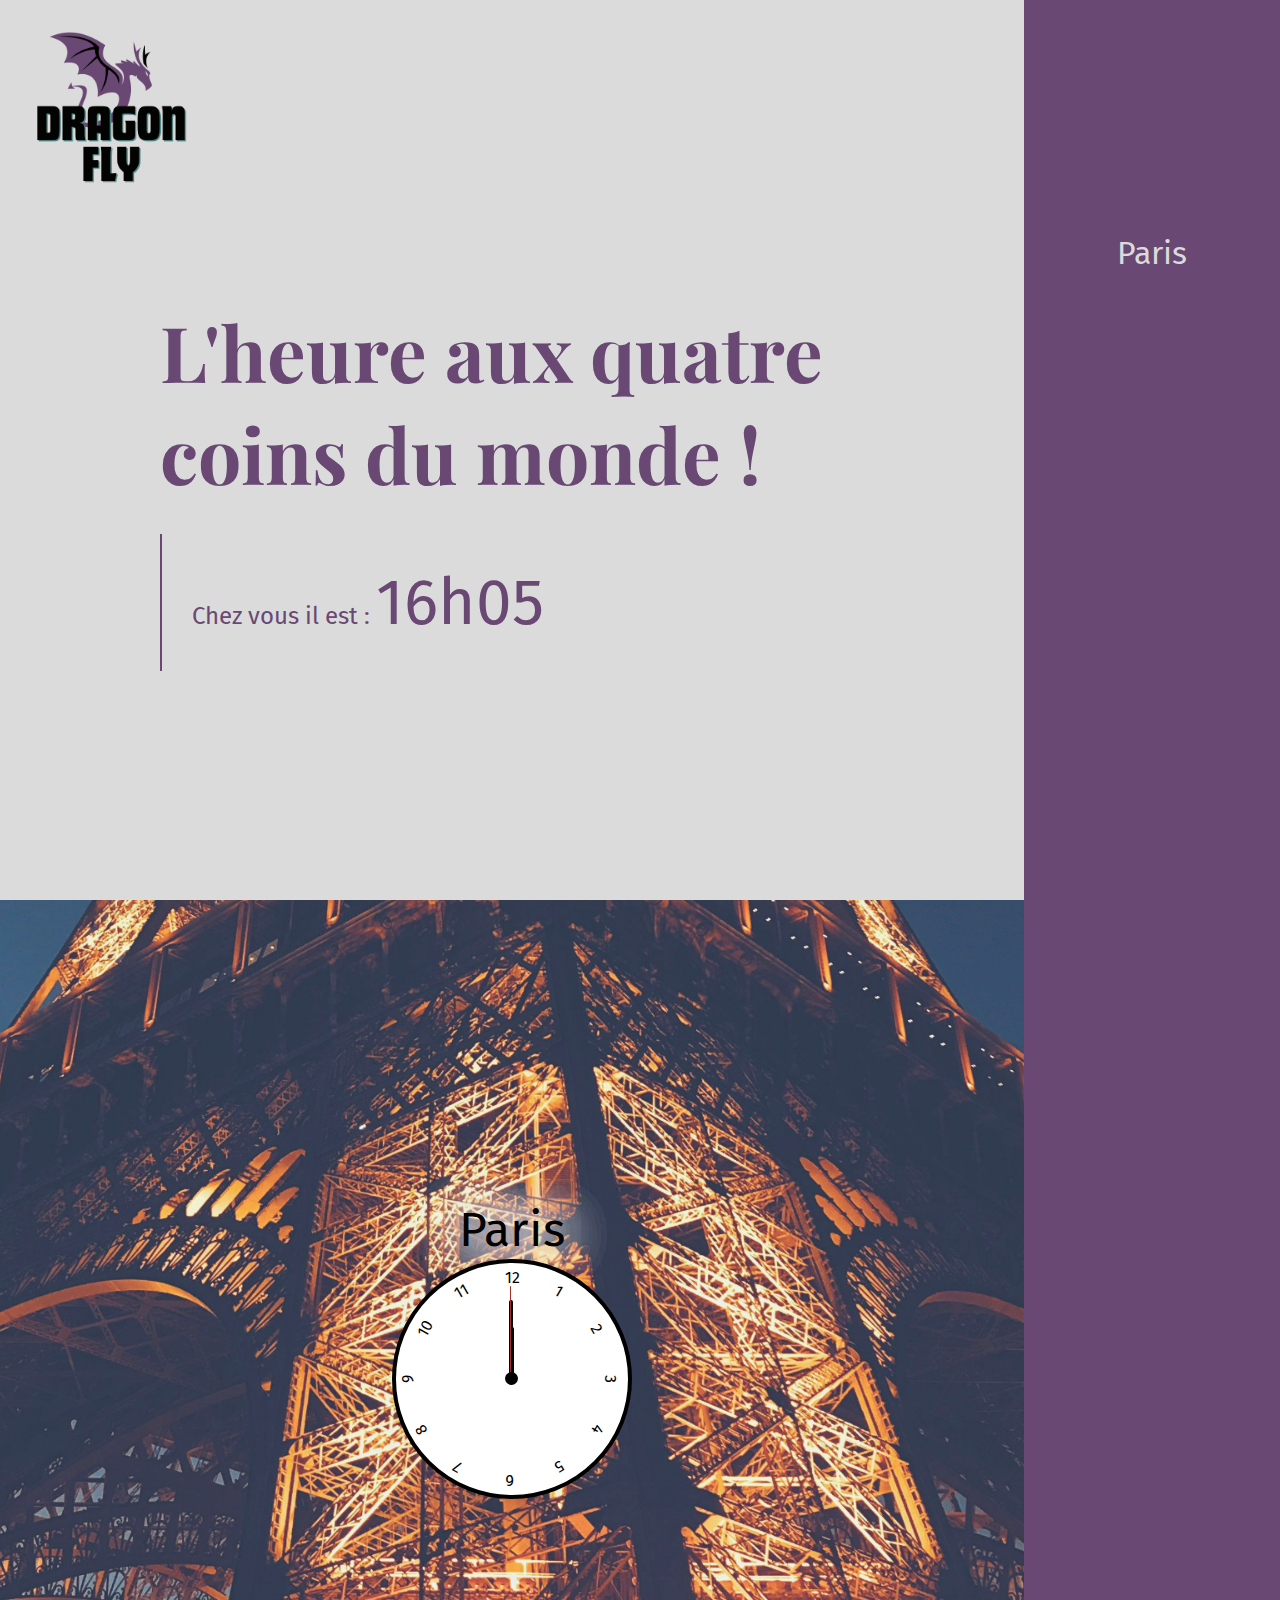
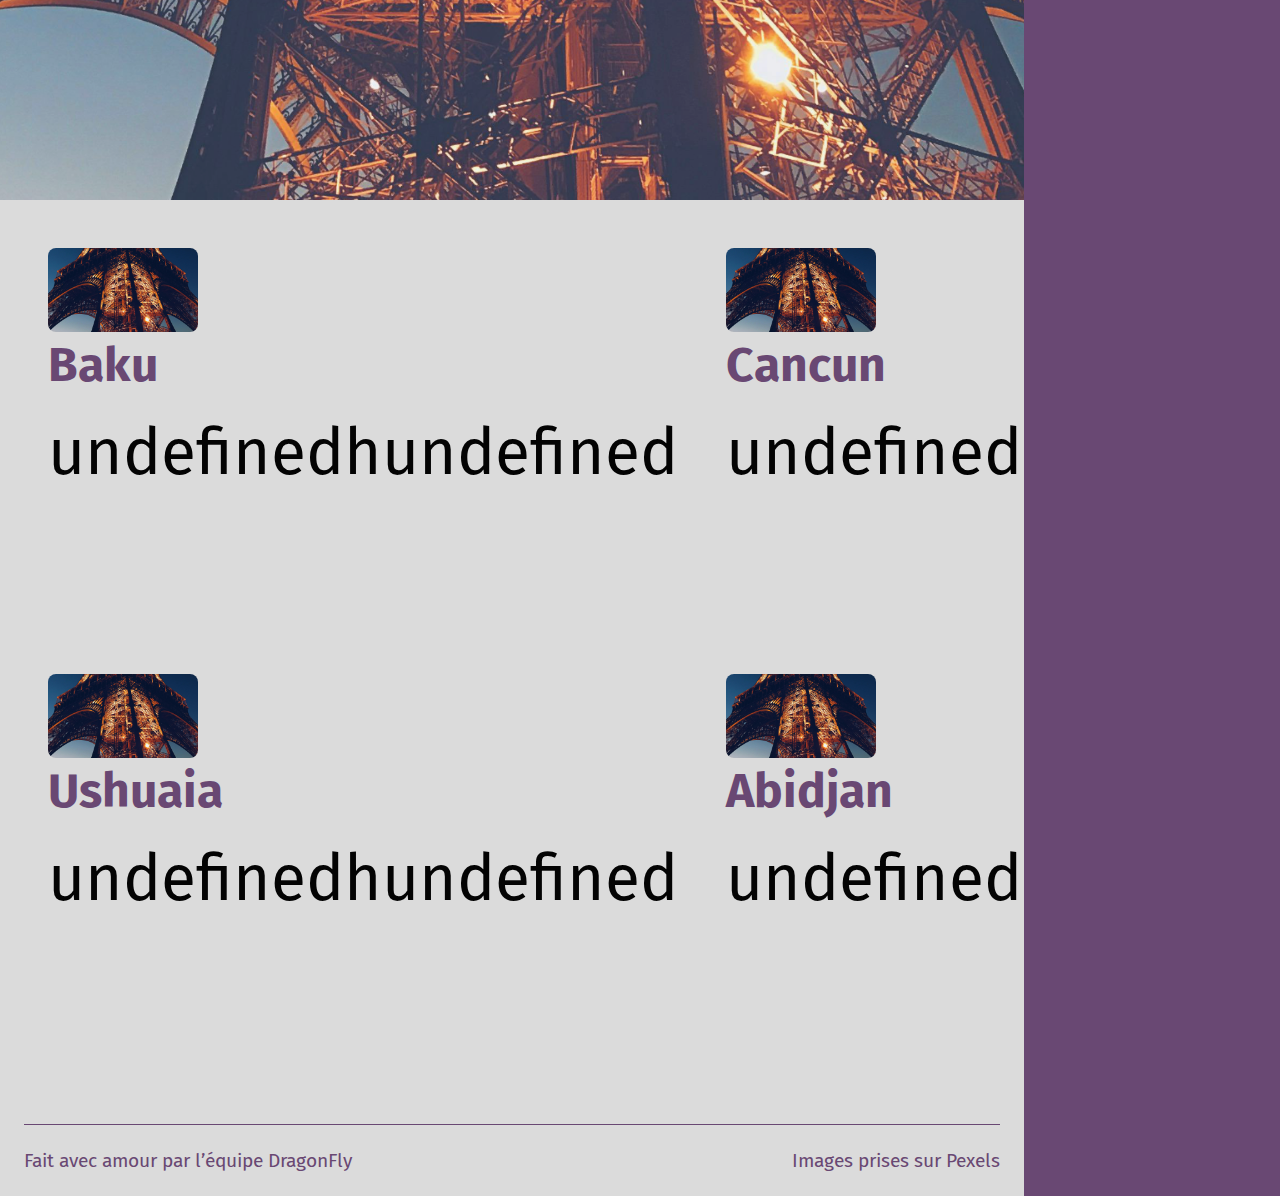
==== landing/index.html @ b347f47f "clock working YOUUUUUHOUUU" ====
<!DOCTYPE html>
<html lang="fr">
	<head>
		<meta charset="UTF-8">
		<meta name="viewport" content="width=device-width, initial-scale=1.0">
		<link href="style.css" rel="stylesheet">
		<title>DragonFly</title>
	</head>
	<body>
		<header >
			<nav class="navDesktop">
				<ul>
					<li><a href="#paris">Paris</a></li>
				</ul>
			</nav>
			<!-- <nav class="navMobile">
				<ul>
					<li class="roundNav"><a href="#paris">&nbsp;</a></li>
					<li class="roundNav"><a href="#washington">&nbsp;</a></li>
					<li class="roundNav"><a href="#mexico">&nbsp;</a></li>
					<li class="roundNav"><a href="#sydney">&nbsp;</a></li>
					<li class="roundNav"><a href="#tokyo">&nbsp;</a></li>
					<li class="roundNav"><a href="#leCaire">&nbsp;</a></li>
				</ul>
			</nav> -->
		</header>
		<main>
			<section class="home">
				<img src="../assets/logo_jour.png" alt="Le logo des meilleurs" class="logo">
				<article class="titleHome">
					<h1>L'heure aux quatre coins du monde !</h1>
					<p>
						Chez vous il est : 
						<span class="time" id="userTimeZone"></span>
					</p>
				</article>
			</section>
			<section class="cities">
			</section>
			<section class="minor">
			</section>
			<footer>
				<p>Fait avec amour par l’équipe DragonFly</p>
				<p>Images prises sur Pexels</p>
			</footer>
		</main>
	<!-- <script src="analogicTimer.js"></script> -->
	<script src="main.js"></script>
	</body>
</html>
---- landing/style.css ----
/* Imports */
@import url(https://fonts.googleapis.com/css2?family=Playfair+Display:wght@600&display=swap%27);
@import url(https://fonts.googleapis.com/css2?family=Fira+Sans:wght@300;400&family=Playfair+Display:wght@600&display=swap);

/* Initialisation */
:root {
    --primary-color: #694873; 
    --secondary-color: #dbdbdb; 
    --third-color: #030303; 
    --fourth-color: #eaeaea;
    --title-font: "Playfair Display", serif;
    --text-font: "Fira Sans", serif;
    --img-city: "url(https://placehold.co/600x400)";
    --hours-degres: rotate(0deg);
    --minutes-degres: rotate(0deg);
    --secondes-degres: rotate(0deg);
}

/* Styles globaux */

* {
    box-sizing: border-box;
    margin: 0;
    font-family: var(--text-font);
}

*::selection{
    background-color: var(--fourth-color);
}

body {
    background-color: var(--secondary-color);
    display: flex;
    flex-direction: row-reverse;
    justify-content: space-between;
    height: 100%;
}

main {
    width: 100vw;
}


/* Style clock analogique  */
.clock {
    position: relative;
    width: 15rem;
    height: 15rem;
    background-color: white;
    border-radius: 100%;
    border: 4px solid black;

}

.round {
    position: absolute;
    border-radius: 100%;
    top: 47%;
    left: 47%;
    background-color: black;
    width: 0.8rem;
    height: 0.8rem;
}

.minute {
    position: absolute;
    top: 16%;
    left: 48.7%;
    width: 4px;
    background-color: black;
    height: 80px;
    /* change l'origine de l'axe de rotation */
    transform-origin: 50% 100%;
    transform: var(--minutes-degres);
    border-radius: 4px;
}

.hour {
    position: absolute;
    top: 27.8%;
    left: 49%;
    width: 4px;
    background-color: black;
    height: 50px;
    /* change l'origine de l'axe de rotation */
    transform-origin: 50% 100%;
    transform: var(--hour-degres);
    border-radius: 4px;
}

.second {
    position: absolute;
    top: 10%;
    left: 49%;
    width: 1px;
    background-color: brown;
    height: 90px;
    /* change l'origine de l'axe de rotation */
    transform-origin: 50% 100%;
    transform: var(--second-degres);
    border-radius: 4px;
}

.clock div:nth-of-type(1) {
    /* Place les les unes sur les autres sur le meme axe et left les positionne */
    position: absolute;
    left: 45%;
    height: 100%;
    padding: 0.3rem;
    transform: rotate(0deg);
}

.clock div:nth-of-type(2) {
    position: absolute;
    left: 45%;
    height: 100%;
    padding: 0.3rem;
    transform: rotate(30deg);
}

.clock div:nth-of-type(3) {
    position: absolute;
    left: 45%;
    height: 100%;
    padding: 0.3rem;
    transform: rotate(60deg);
}

.clock div:nth-of-type(4) {
    position: absolute;
    left: 45%;
    height: 100%;
    padding: 0.3rem;
    transform: rotate(90deg);
}

.clock div:nth-of-type(5) {
    position: absolute;
    left: 45%;
    height: 100%;
    padding: 0.3rem;
    transform: rotate(120deg);
}

.clock div:nth-of-type(6) {
    position: absolute;
    left: 45%;
    height: 100%;
    padding: 0.3rem;
    transform: rotate(150deg);
}

.clock div:nth-of-type(7) {
    position: absolute;
    left: 45%;
    height: 100%;
    padding: 0.3rem;
    transform: rotate(180deg);
}

.clock div:nth-of-type(8) {
    position: absolute;
    left: 45%;
    height: 100%;
    padding: 0.3rem;
    transform: rotate(210deg);
}

.clock div:nth-of-type(9) {
    position: absolute;
    left: 45%;
    height: 100%;
    padding: 0.3rem;
    transform: rotate(240deg);
}

.clock div:nth-of-type(10) {
    position: absolute;
    left: 45%;
    height: 100%;
    padding: 0.3rem;
    transform: rotate(270deg);
}

.clock div:nth-of-type(11) {
    position: absolute;
    left: 45%;
    height: 100%;
    padding: 0.3rem;
    transform: rotate(300deg);
}

.clock div:nth-of-type(12) {
    position: absolute;
    left: 45%;
    height: 100%;
    padding: 0.3rem;
    transform: rotate(330deg);
}


/* Styles header */
header {
    background-color: var(--primary-color);
    display: flex;
    width: 0vw;
    height: auto;
    flex-direction: column;
    align-items: center;
}


@media screen and (min-width: 992px) {
    header {
        width: 20vw;
    }
    main {
        width: 80vw!important;
    }
    
}

nav {
    background-color: var(--primary-color);
    top: 25%;
    position: fixed;
}

nav ul {
    list-style: none;
    padding: 0;
    margin: 0;
    font-family: var(--text-font);
    font-size: 2rem;
    font-weight: 400;
    line-height: 3.5rem;
}

/* .navMobile {
    display: block;
    padding: 0.5rem;
    border-radius: 20rem;
}

.navMobile ul {
    display: flex;
    flex-direction: column;
    gap: 3.8rem;
} 

.roundNav {
    border-radius: 100%;
    background-color: var(--secondary-color);
    width: 2rem;
    height: 2rem;
}

*/

.navDesktop {
    display: none;
}


li a {
    display: block;
    color: var(--secondary-color) ;
    text-decoration: none;
}



@media screen and (min-width:992px ) {
    /* .navMobile {
        display: none;
    } */

    .navDesktop {
        display: inline-block;
    }

}

.home {
    display: flex;
    flex-direction: column;
    justify-content: center;
    height: 100vh;
}

.logo {
    width: 15vw;
    height: auto;
    margin: 15px;
    max-width: 200px;
}

.titleHome {
    flex-grow: 3;
    display: flex;
    flex-direction: column;
    justify-content: flex-start;
    margin: 3rem;
    
}

@media screen and (min-width:992px ) {
    .titleHome{
    margin-left: 10rem;
    }


}

h1 {
   color: var(--primary-color);
    font-size: max(6vw, 2.25rem);
    font-family: var(--title-font);
    padding: 30px 30px 30px 0;
}

.titleHome p {
    color: var(--primary-color);
    font-family: var(--text-font);
    font-size: 1.5rem;
    border-left: 2px solid var(--primary-color);
    padding: 30px;
    word-break: break-word;
}

.titleHome p span {
    font-size: 4rem;
    font-family: var(--text-font);
}




/* styles section villes majeures */
h2 {
    font-family:  var(--text-font);
    
}

.cities {
    height:100vh;
    overflow-y: scroll;
    scroll-snap-type: mandatory;
    scroll-snap-points-y: repeat(3rem);
    scroll-snap-type: y mandatory;
    position: relative;
    z-index: 1;
    /* Hide scrollbar for IE, Edge and Firefox */
    -ms-overflow-style: none;  /* IE and Edge */
    scrollbar-width: none;  /* Firefox */
}
/* Hide scrollbar for Chrome, Safari and Opera */
.cities::-webkit-scrollbar {
    display: none;
  }


.city {
    scroll-snap-align: start;
    position: relative; 
    height: 100vh;
    width: 100%;
    display: flex;
    flex-direction: column;
    align-items: center;
    justify-content: center;
}

.city .time {
    position: relative;
    font-size: 8rem;
    font-family: var(--text-font);
    text-shadow: 0 0 50px var(--fourth-color), 0 0 50px var(--fourth-color), 0 0 50px var(--fourth-color);
}

.city h2  {
    position: relative;
    font-size: 3rem;
    font-weight: 400;
    text-shadow: 0 0 50px var(--fourth-color), 0 0 50px var(--fourth-color), 0 0 50px var(--fourth-color), 0 0 50px var(--fourth-color), 0 0 50px var(--fourth-color), 0 0 50px var(--fourth-color);
}


.city::before {
    content: "";
    background-size: cover;
    background-image: var(--img-city);
    background-position: center;
    position: absolute;
    top: 0px;
    right: 0px;
    bottom: 0px;
    left: 0px;
    opacity: 0.8;
}


@media screen and (min-width:992px ) {
    .mobile {
        display: none; 
    }
}


/* styles cities mineures */
.minor div{
    background-color: var(--secondary-color);
    padding:3rem 3rem 3rem 3rem;
    height: 100vh;
    display: grid;
    grid-auto-rows: auto;
    grid-template-areas: 
        "a"
        "b"
        "c"
        "d";
    gap:3rem;
    
}

.imgMinor {
    display: none;
}

@media screen and (min-width:992px ) {
    .minor div{
       
        display: grid;
        grid-template-areas: 
            "a b"
            "c d";
        gap: 3rem;
        
    }

    .imgMinor {
        display: inline-block;
        max-width: 20%;
        min-width: 150px;
        border-radius: 8px;
    }

}

.minor div article:nth-child(1) {
    grid-area: a;

} 

.minor div article:nth-child(2) {

    grid-area: b;
}

.minor div article:nth-child(3){
  
    grid-area: c;
}
.minor div article:nth-child(4) {
   
    grid-area: d; 
} 

article>h3{
    font-family: var(--text-font);
    font-size: 2rem;
    color: var(--primary-color);

}
article>p{
    font-size: 2.5rem;
    font-family: var(--text-font);
    color: var(--third-color);
    margin-bottom: 20px;
}

@media screen and (min-width:992px){
    article>h3{
        font-size: 3rem;
        margin-bottom: 20px;
    }
    article>p {
        font-size: 4rem;
    }
}

footer>p {
    font-family: var(--text-font);
    font-size: 1.2rem;
}


footer {
    border-top: 1px solid var(--primary-color);
    margin: 1.5rem;
    padding-top: 1.5rem;
    color: var(--primary-color);
    display: flex;
    gap: 1rem;
    justify-content: space-between;
}
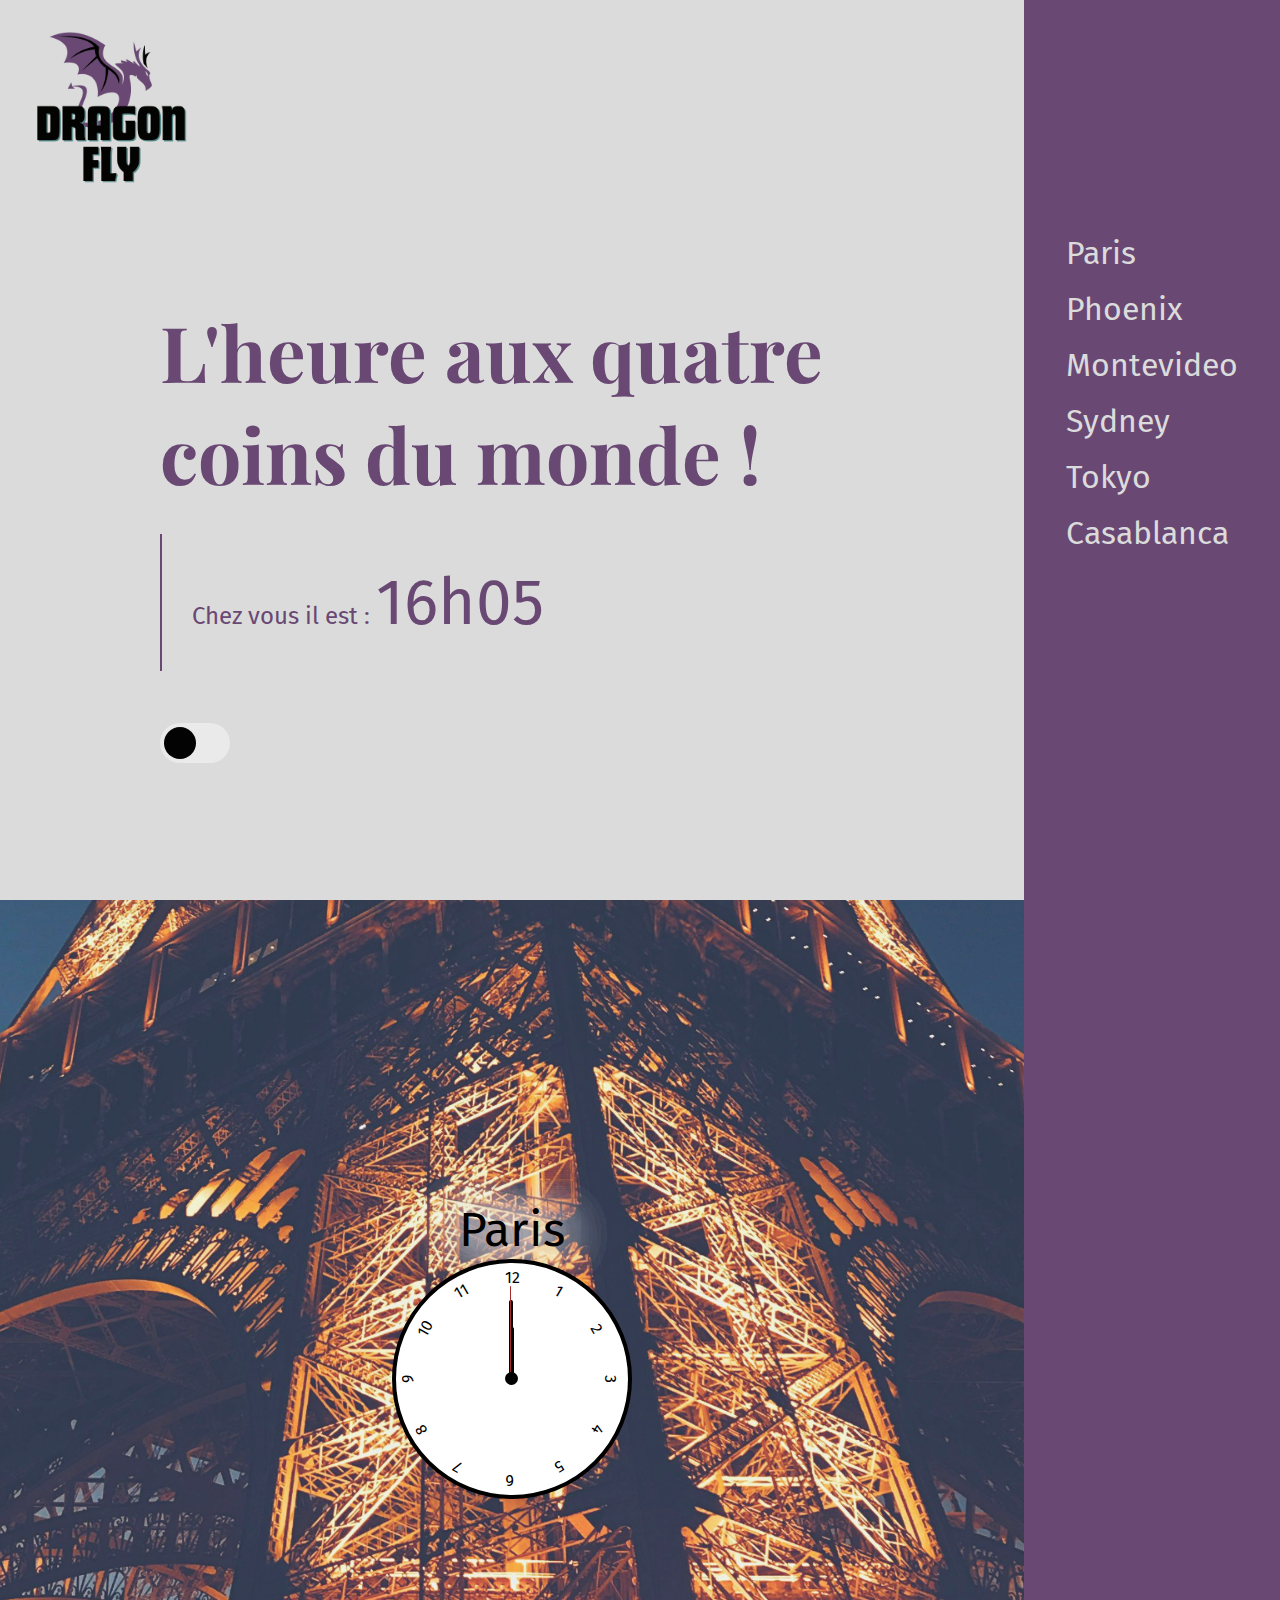
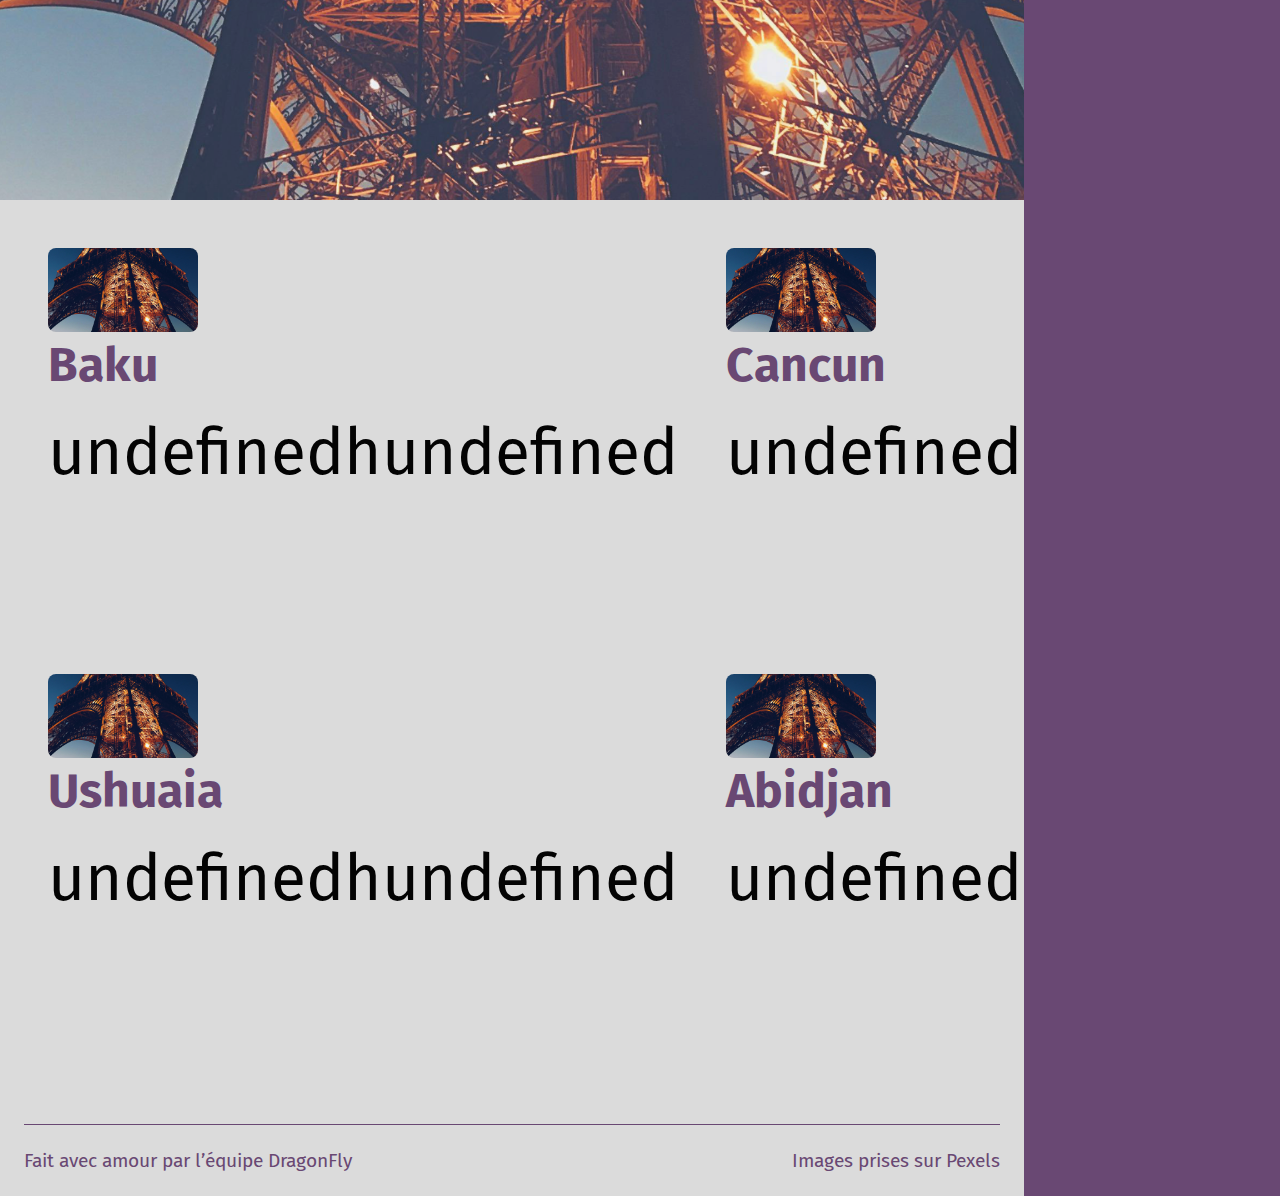
==== commit d96849d5: "add switch clocks" ====
--- a/landing/index.html
+++ b/landing/index.html
@@ -9,9 +9,6 @@
 	<body>
 		<header >
 			<nav class="navDesktop">
-				<ul>
-					<li><a href="#paris">Paris</a></li>
-				</ul>
 			</nav>
 			<!-- <nav class="navMobile">
 				<ul>
@@ -33,6 +30,10 @@
 						Chez vous il est : 
 						<span class="time" id="userTimeZone"></span>
 					</p>
+					<label class="switch">
+						<input type="checkbox" name="horlogerie" />
+						<span></span>
+					</label>
 				</article>
 			</section>
 			<section class="cities">
--- a/landing/style.css
+++ b/landing/style.css
@@ -13,7 +13,7 @@
     --img-city: "url(https://placehold.co/600x400)";
     --hours-degres: rotate(0deg);
     --minutes-degres: rotate(0deg);
-    --secondes-degres: rotate(0deg);
+    --seconds-degres: rotate(0deg);
 }
 
 /* Styles globaux */
@@ -84,7 +84,7 @@
     height: 50px;
     /* change l'origine de l'axe de rotation */
     transform-origin: 50% 100%;
-    transform: var(--hour-degres);
+    transform: var(--hours-degres);
     border-radius: 4px;
 }
 
@@ -97,7 +97,7 @@
     height: 90px;
     /* change l'origine de l'axe de rotation */
     transform-origin: 50% 100%;
-    transform: var(--second-degres);
+    transform: var(--seconds-degres);
     border-radius: 4px;
 }
 
@@ -348,6 +348,7 @@
     scroll-snap-type: mandatory;
     scroll-snap-points-y: repeat(3rem);
     scroll-snap-type: y mandatory;
+    scroll-behavior: smooth;
     position: relative;
     z-index: 1;
     /* Hide scrollbar for IE, Edge and Firefox */
@@ -404,6 +405,58 @@
     .mobile {
         display: none; 
     }
+}
+
+
+/* Button by codeur.com*/
+.switch {
+    margin-top: 2rem;
+	display: inline-block;
+	position: relative;
+	width: 70px;
+	height: 40px;
+	cursor: pointer;
+	overflow: hidden;
+}
+
+.switch input {
+	position: absolute;
+	top: -30px;
+	left: -30px;
+	width: 0;
+	height: 0;
+}
+
+.switch input + span {
+    position: absolute;
+   top: 0;
+   bottom: 0;
+   left: 0;
+   right: 0;
+   background: var(--fourth-color);
+   border-radius: 20px;
+}
+
+.switch input:checked + span {
+	background: var(--primary-color);
+}
+
+.switch input + span:before {
+	content: "";
+	display: inline-block;
+	position: absolute;
+	top: 50%;
+	left: 4px;
+	width: 32px;
+	height: 32px;
+	background: var(--third-color);
+	border-radius: 50%;
+	transform: translateY(-50%);
+	transition: all .5s;
+}
+
+.switch input:checked + span:before {
+	left: 34px;
 }
 
 
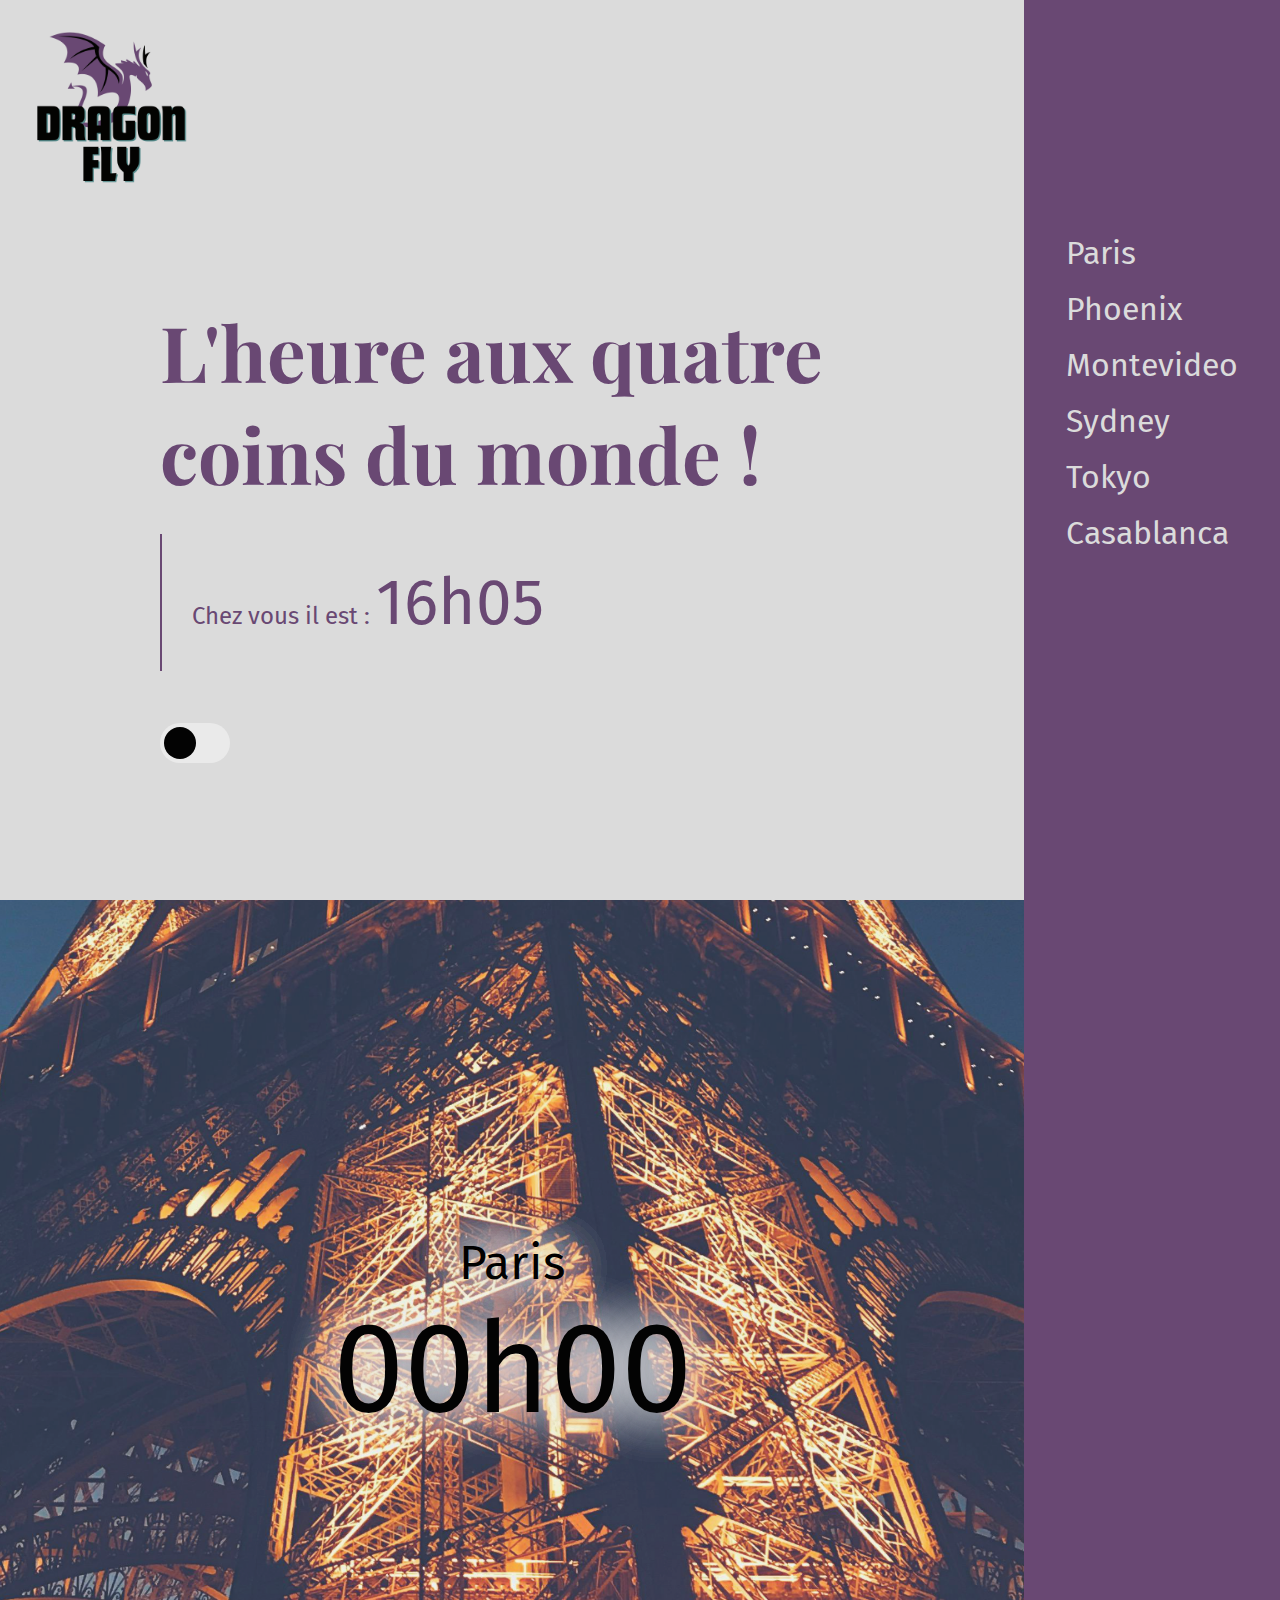
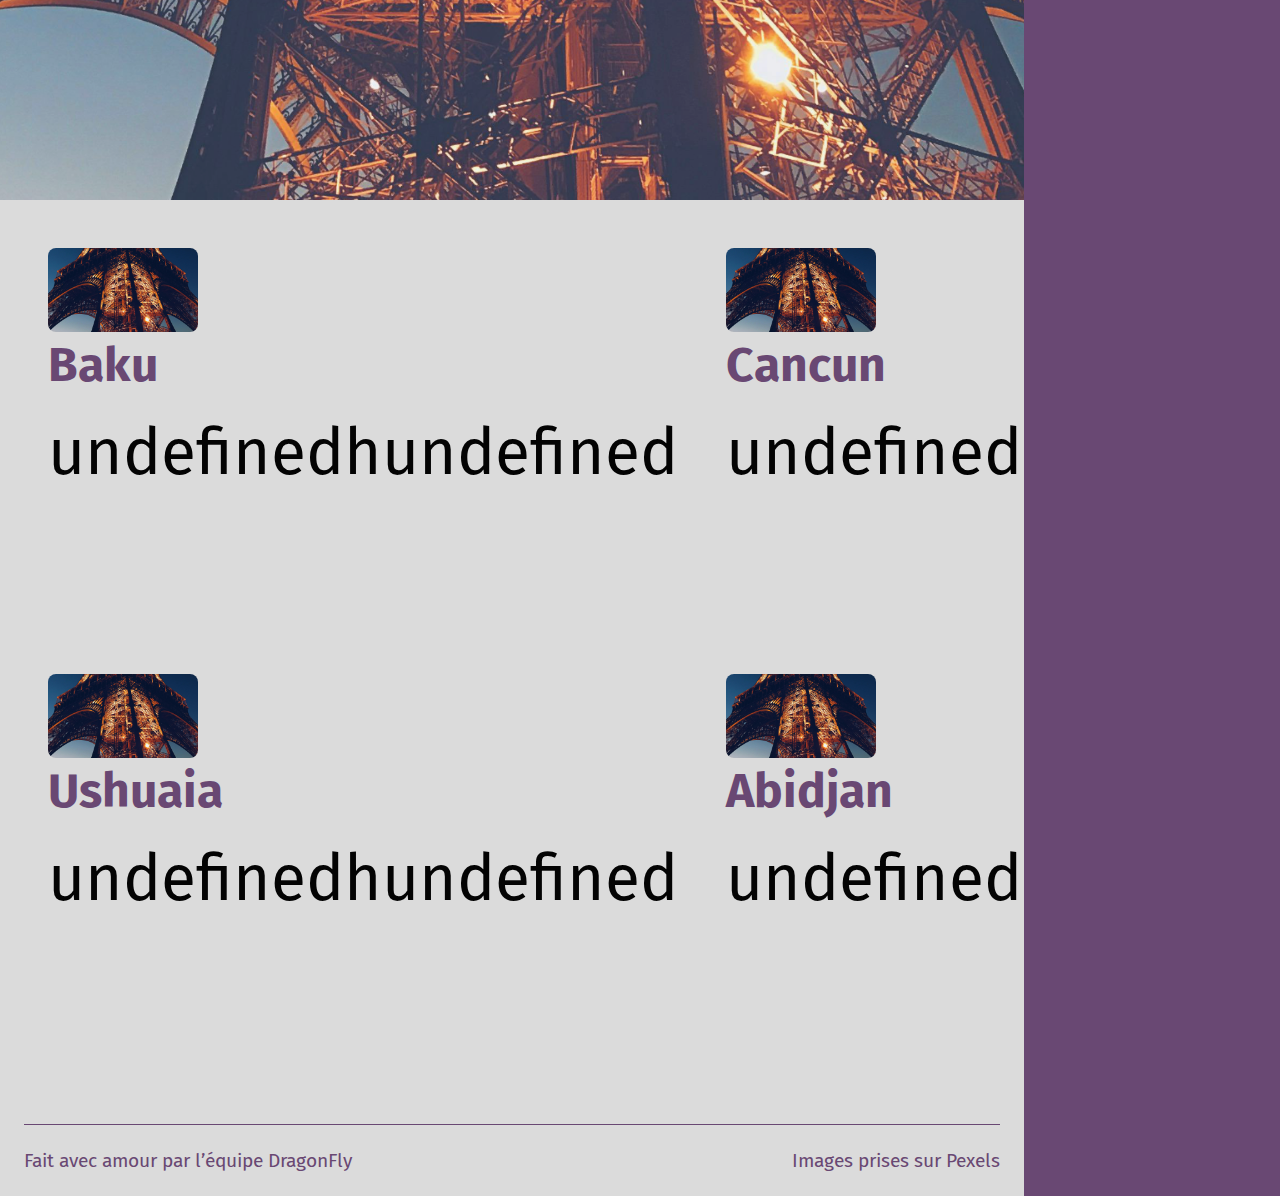
==== commit 44ad34d4: "delete files useless" ====
--- a/landing/index.html
+++ b/landing/index.html
@@ -5,6 +5,7 @@
 		<meta name="viewport" content="width=device-width, initial-scale=1.0">
 		<link href="style.css" rel="stylesheet">
 		<title>DragonFly</title>
+		<meta name="description" content="Quelle heure est il aux quatres coins du monde ? Découvrez le en parcourant les différentes villes">
 	</head>
 	<body>
 		<header >
@@ -45,7 +46,6 @@
 				<p>Images prises sur Pexels</p>
 			</footer>
 		</main>
-	<!-- <script src="analogicTimer.js"></script> -->
 	<script src="main.js"></script>
 	</body>
 </html>
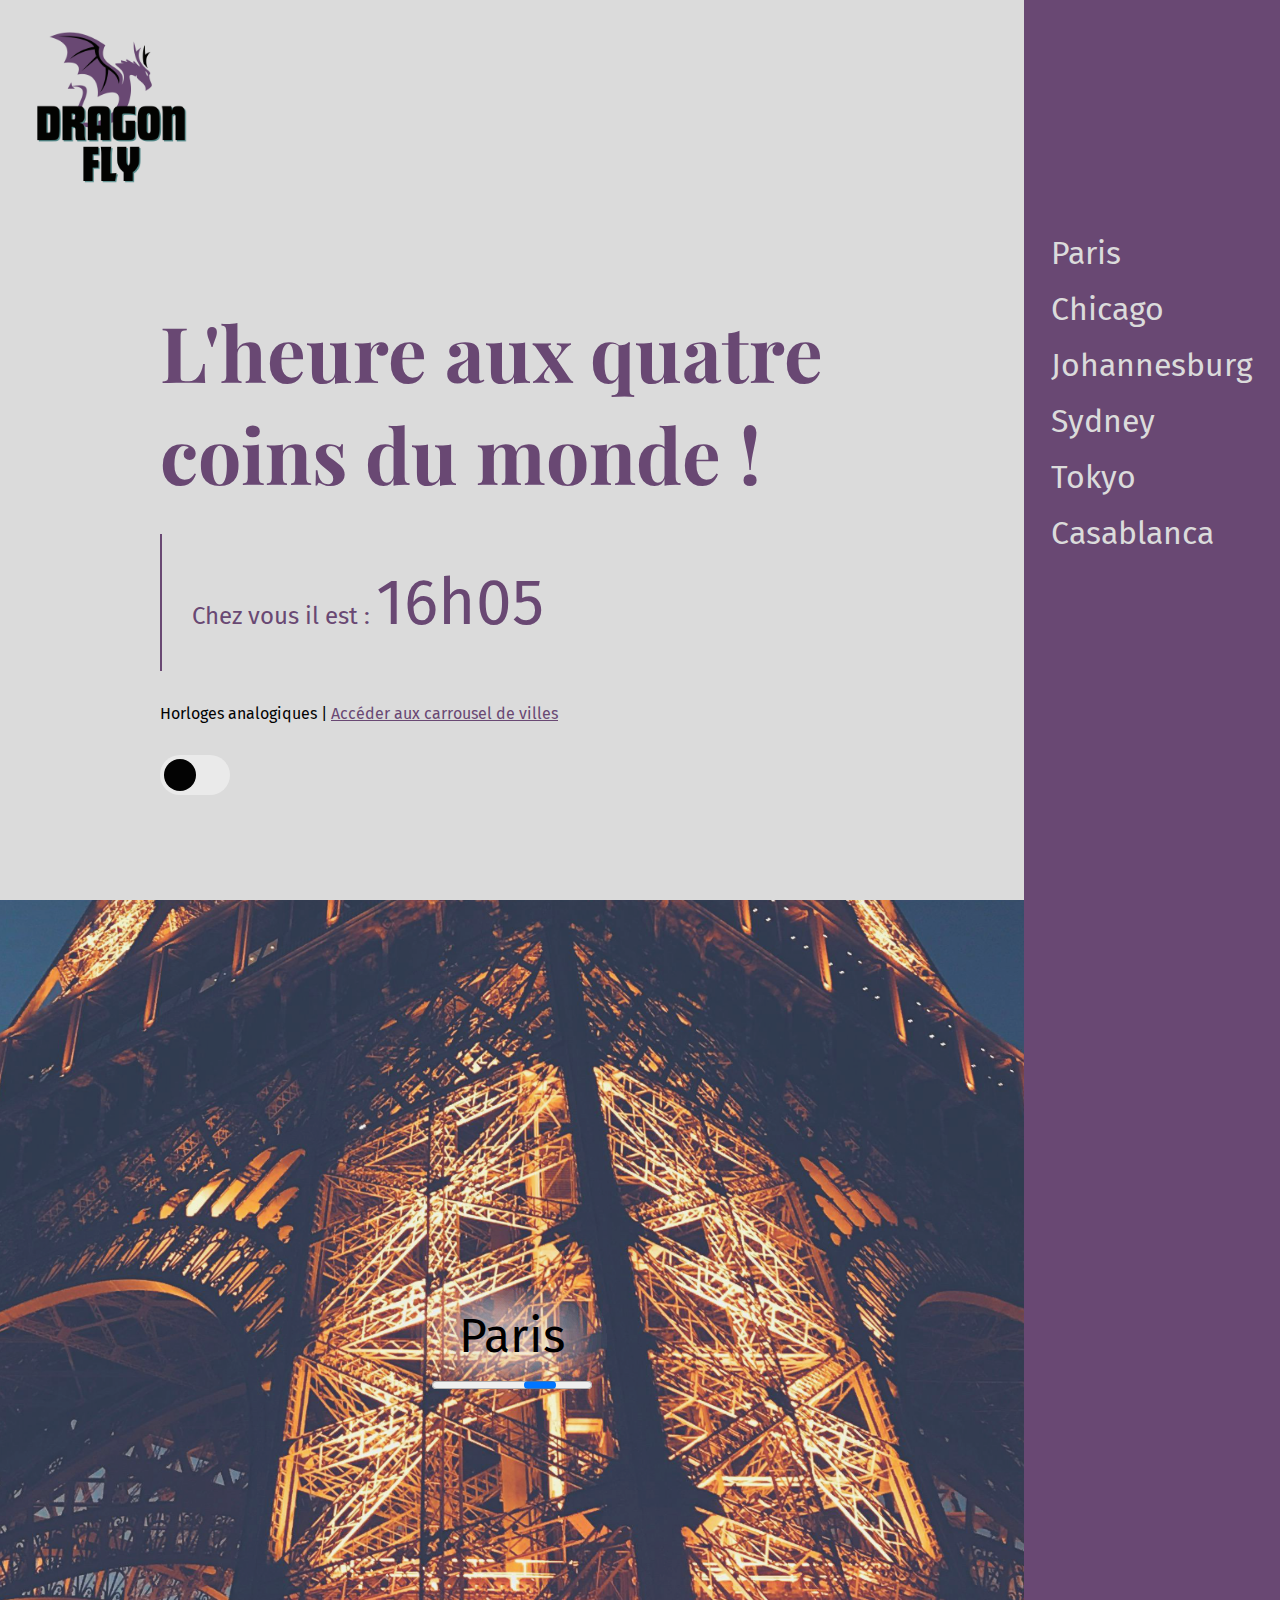
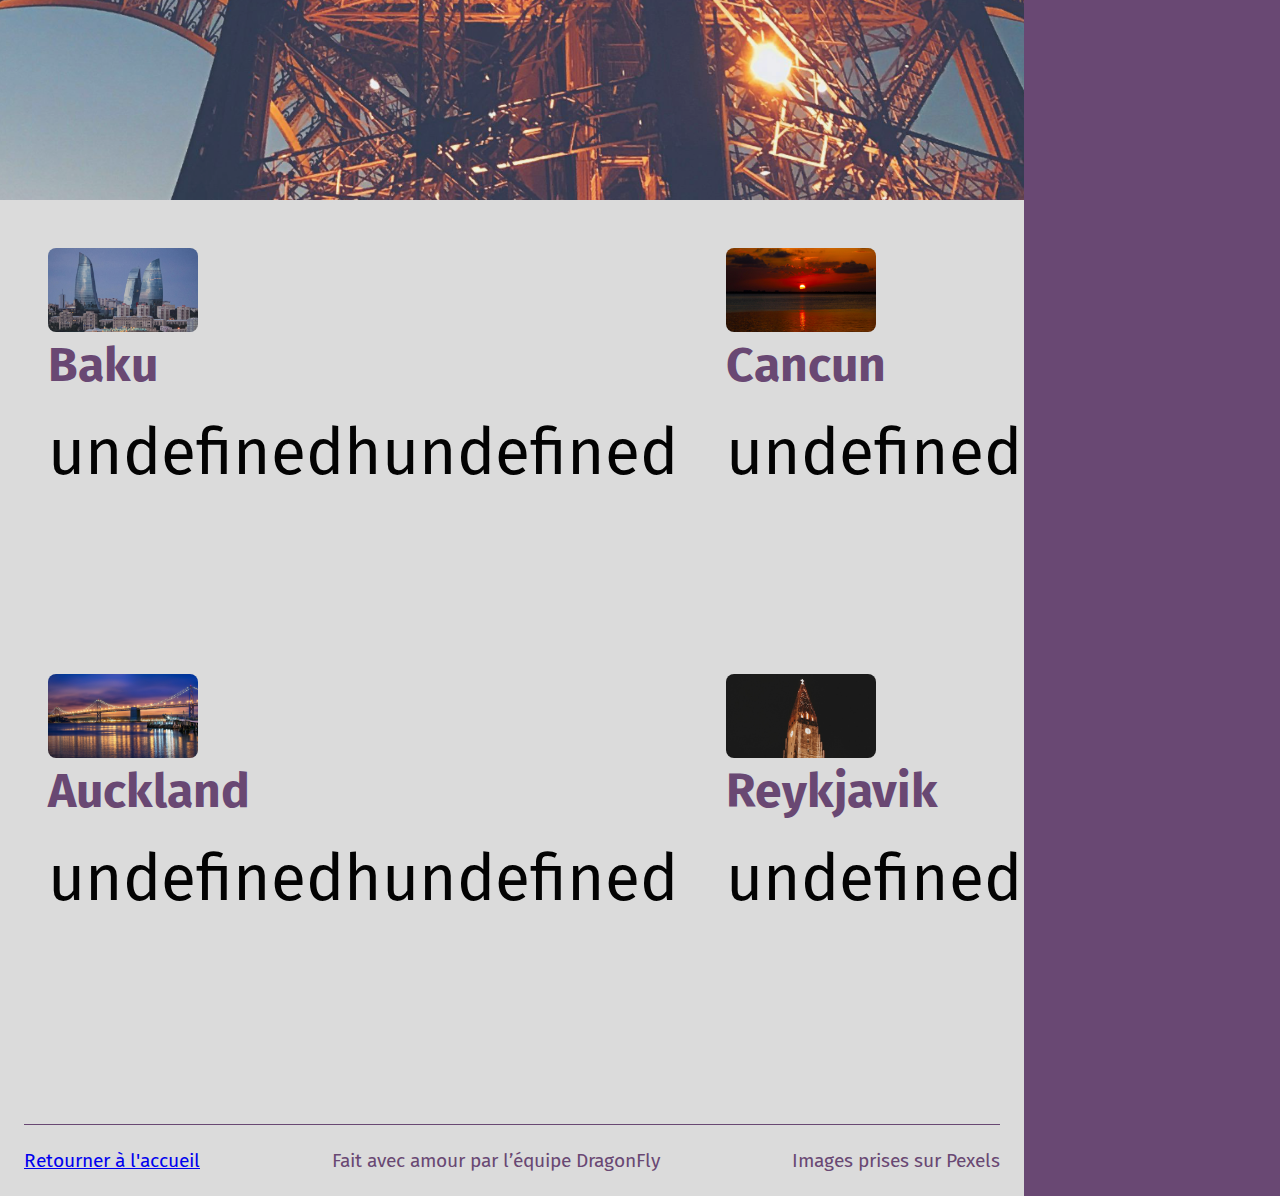
==== commit 2e6eebde: "Merge pull request #4 from VncPsq/fabBranch" ====
--- a/landing/index.html
+++ b/landing/index.html
@@ -8,6 +8,7 @@
 		<meta name="description" content="Quelle heure est il aux quatres coins du monde ? Découvrez le en parcourant les différentes villes">
 	</head>
 	<body>
+
 		<header >
 			<nav class="navDesktop">
 			</nav>
@@ -23,25 +24,27 @@
 			</nav> -->
 		</header>
 		<main>
-			<section class="home">
+			<section class="home" id="accueil">
 				<img src="../assets/logo_jour.png" alt="Le logo des meilleurs" class="logo">
 				<article class="titleHome">
 					<h1>L'heure aux quatre coins du monde !</h1>
-					<p>
+					<p class="intro">
 						Chez vous il est : 
 						<span class="time" id="userTimeZone"></span>
 					</p>
+					<p class="label">Horloges analogiques | <a href="#caroussel">Accéder aux carrousel de villes</a></p>
 					<label class="switch">
 						<input type="checkbox" name="horlogerie" />
 						<span></span>
 					</label>
 				</article>
 			</section>
-			<section class="cities">
+			<section class="cities" id="caroussel">
 			</section>
 			<section class="minor">
 			</section>
 			<footer>
+				<p><a href="#accueil">Retourner à l'accueil</a></p>
 				<p>Fait avec amour par l’équipe DragonFly</p>
 				<p>Images prises sur Pexels</p>
 			</footer>
--- a/landing/style.css
+++ b/landing/style.css
@@ -319,7 +319,7 @@
     padding: 30px 30px 30px 0;
 }
 
-.titleHome p {
+.titleHome .intro {
     color: var(--primary-color);
     font-family: var(--text-font);
     font-size: 1.5rem;
@@ -328,12 +328,19 @@
     word-break: break-word;
 }
 
-.titleHome p span {
+.titleHome .intro span {
     font-size: 4rem;
     font-family: var(--text-font);
 }
 
-
+.label {
+    font-size: 1rem;
+    margin: 0.8rem 0 0;
+}
+
+.label a {
+    color: var(--primary-color);
+}
 
 
 /* styles section villes majeures */
@@ -360,6 +367,10 @@
     display: none;
   }
 
+progress{
+    position: relative;
+    margin-top: 0.8rem;
+}
 
 .city {
     scroll-snap-align: start;
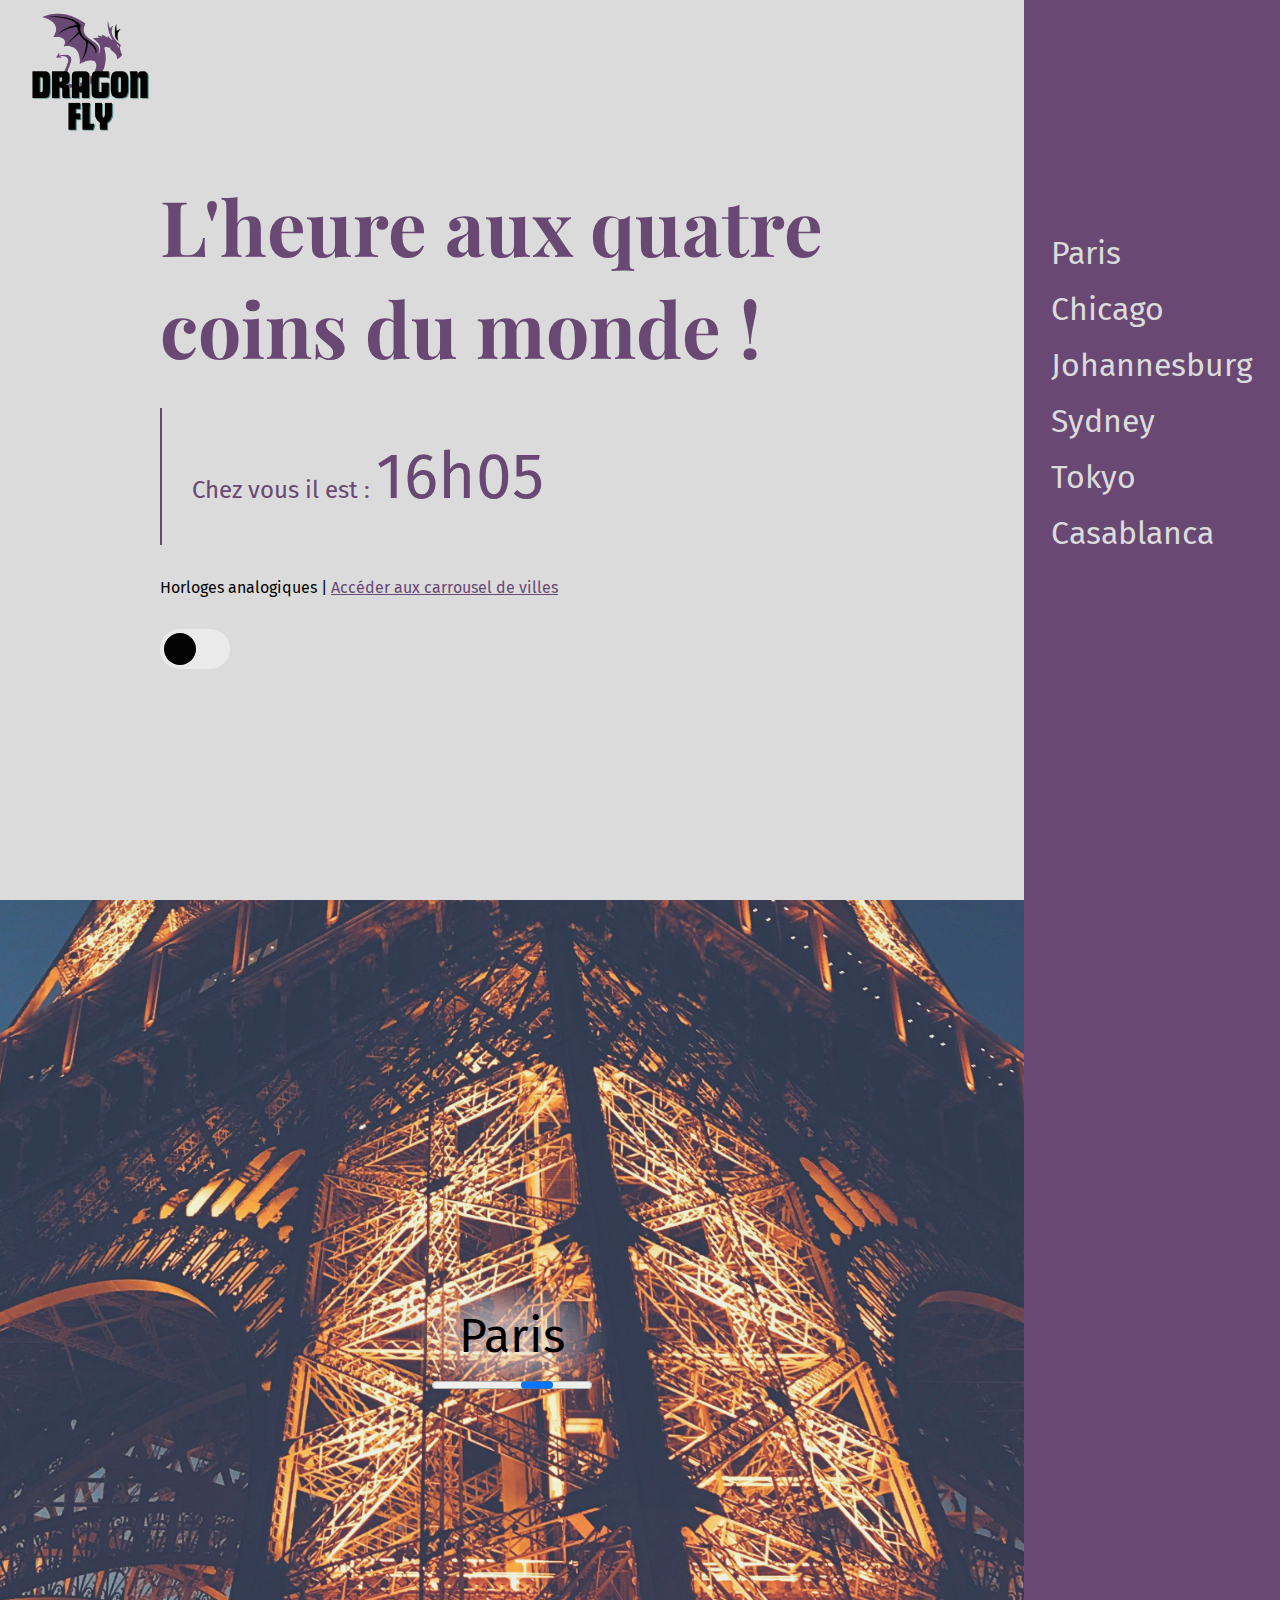
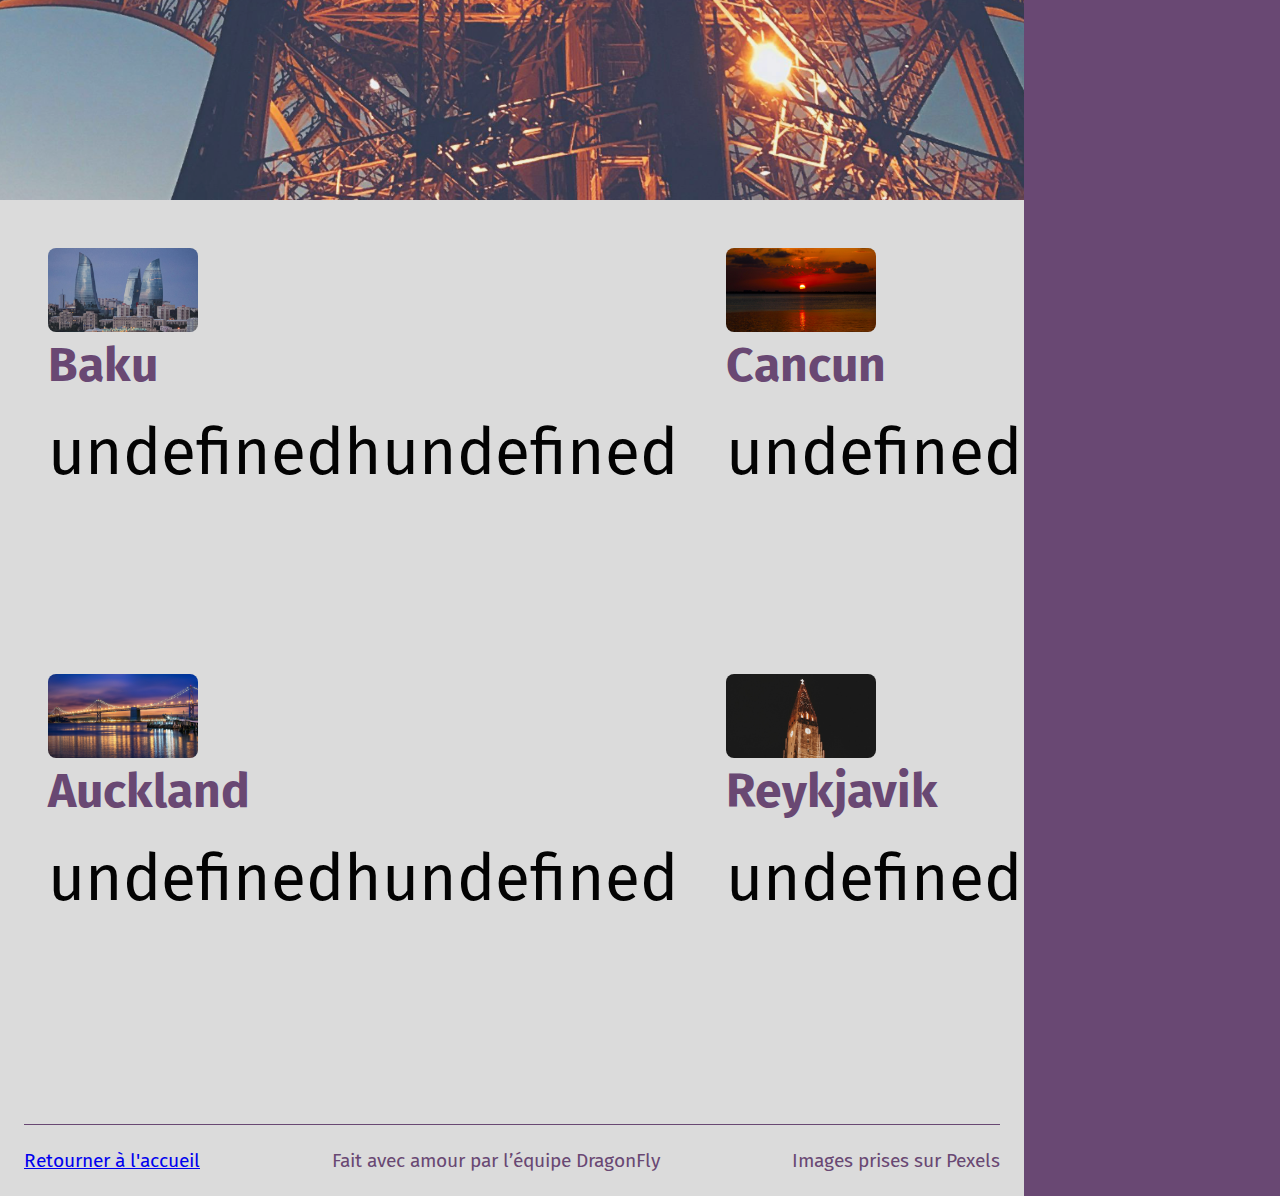
==== commit 171fb641: "pass www validator" ====
--- a/landing/index.html
+++ b/landing/index.html
@@ -12,19 +12,9 @@
 		<header >
 			<nav class="navDesktop">
 			</nav>
-			<!-- <nav class="navMobile">
-				<ul>
-					<li class="roundNav"><a href="#paris">&nbsp;</a></li>
-					<li class="roundNav"><a href="#washington">&nbsp;</a></li>
-					<li class="roundNav"><a href="#mexico">&nbsp;</a></li>
-					<li class="roundNav"><a href="#sydney">&nbsp;</a></li>
-					<li class="roundNav"><a href="#tokyo">&nbsp;</a></li>
-					<li class="roundNav"><a href="#leCaire">&nbsp;</a></li>
-				</ul>
-			</nav> -->
 		</header>
 		<main>
-			<section class="home" id="accueil">
+			<section id="accueil">
 				<img src="../assets/logo_jour.png" alt="Le logo des meilleurs" class="logo">
 				<article class="titleHome">
 					<h1>L'heure aux quatre coins du monde !</h1>
@@ -34,7 +24,7 @@
 					</p>
 					<p class="label">Horloges analogiques | <a href="#caroussel">Accéder aux carrousel de villes</a></p>
 					<label class="switch">
-						<input type="checkbox" name="horlogerie" />
+						<input type="checkbox" name="horlogerie">
 						<span></span>
 					</label>
 				</article>
--- a/landing/style.css
+++ b/landing/style.css
@@ -236,26 +236,6 @@
     line-height: 3.5rem;
 }
 
-/* .navMobile {
-    display: block;
-    padding: 0.5rem;
-    border-radius: 20rem;
-}
-
-.navMobile ul {
-    display: flex;
-    flex-direction: column;
-    gap: 3.8rem;
-} 
-
-.roundNav {
-    border-radius: 100%;
-    background-color: var(--secondary-color);
-    width: 2rem;
-    height: 2rem;
-}
-
-*/
 
 .navDesktop {
     display: none;
@@ -271,9 +251,6 @@
 
 
 @media screen and (min-width:992px ) {
-    /* .navMobile {
-        display: none;
-    } */
 
     .navDesktop {
         display: inline-block;
@@ -281,7 +258,7 @@
 
 }
 
-.home {
+#accueil {
     display: flex;
     flex-direction: column;
     justify-content: center;
@@ -291,8 +268,8 @@
 .logo {
     width: 15vw;
     height: auto;
-    margin: 15px;
-    max-width: 200px;
+    margin-left: 15px;
+    max-width: 150px;
 }
 
 .titleHome {
@@ -300,7 +277,7 @@
     display: flex;
     flex-direction: column;
     justify-content: flex-start;
-    margin: 3rem;
+    margin: 1.5rem 3rem 3rem;
     
 }
 
@@ -316,7 +293,7 @@
    color: var(--primary-color);
     font-size: max(6vw, 2.25rem);
     font-family: var(--title-font);
-    padding: 30px 30px 30px 0;
+    padding: 0 30px 30px 0;
 }
 
 .titleHome .intro {
@@ -352,8 +329,6 @@
 .cities {
     height:100vh;
     overflow-y: scroll;
-    scroll-snap-type: mandatory;
-    scroll-snap-points-y: repeat(3rem);
     scroll-snap-type: y mandatory;
     scroll-behavior: smooth;
     position: relative;
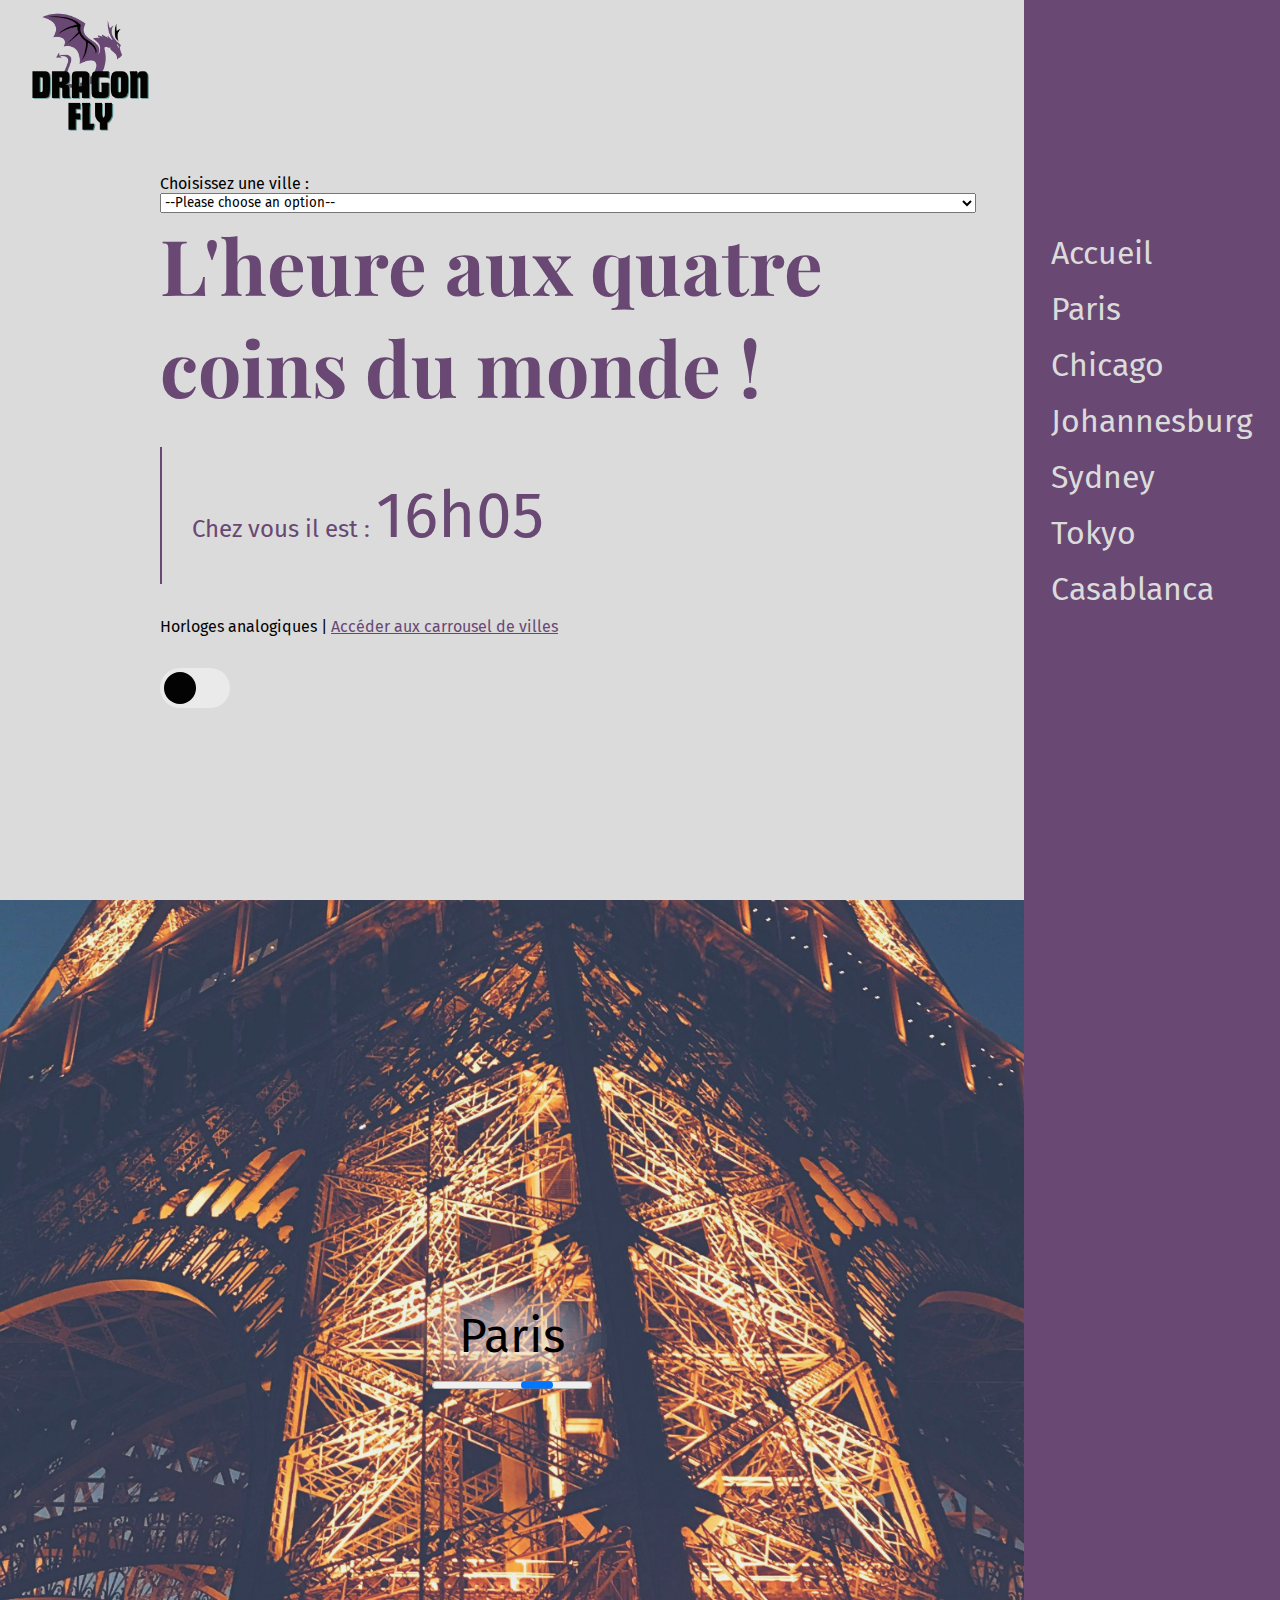
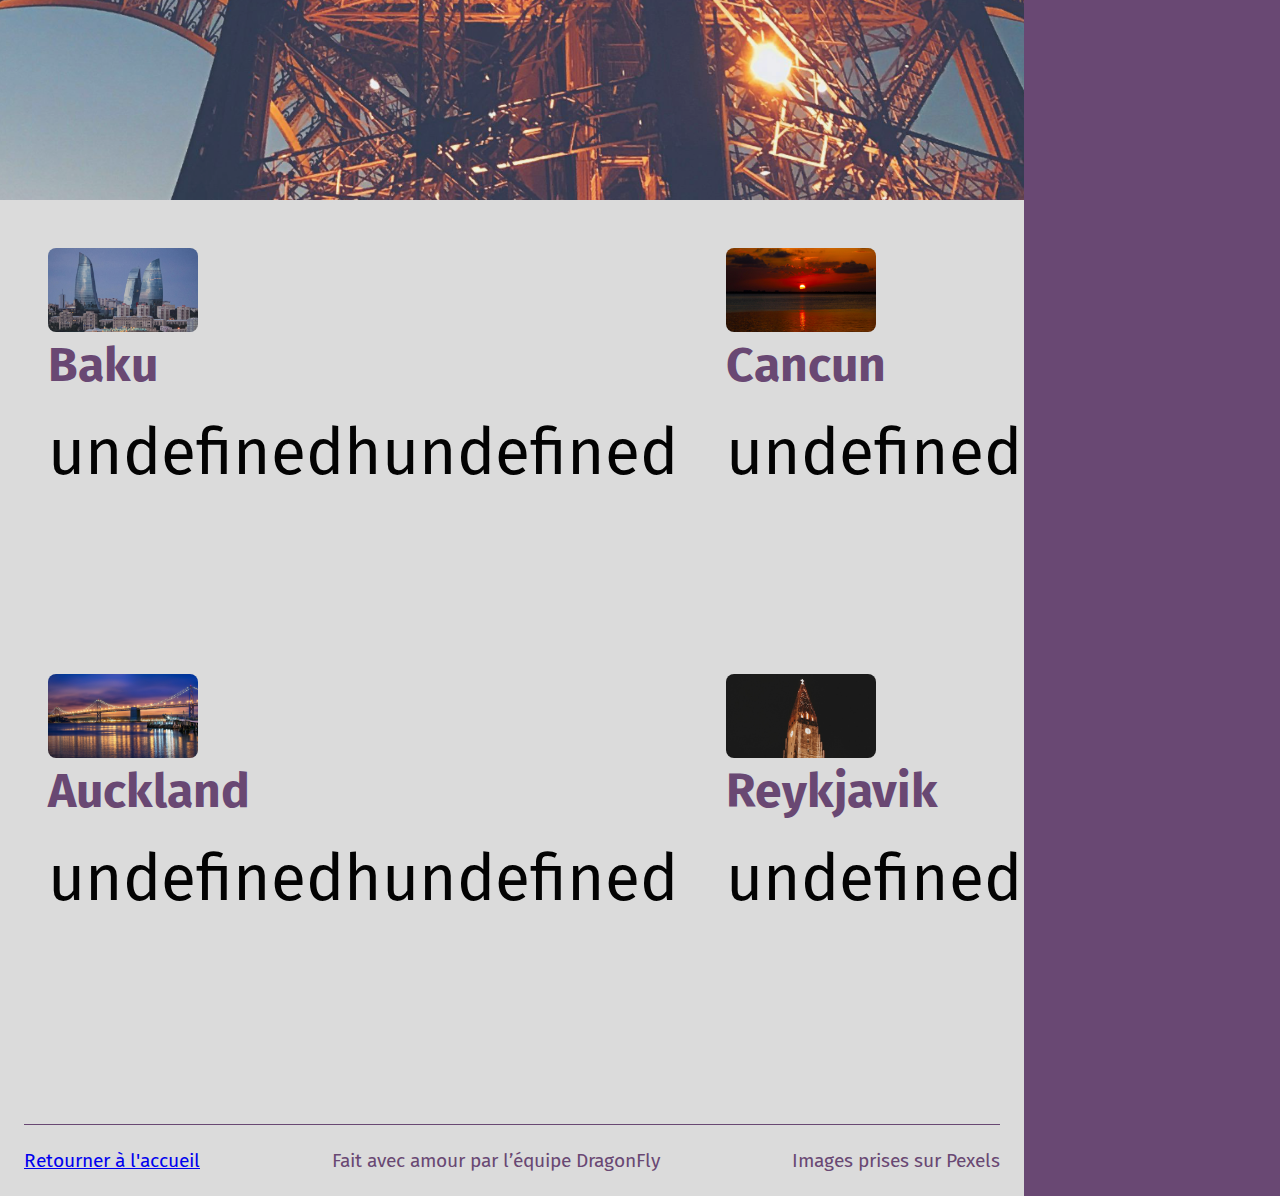
==== commit 8623580e: "Merge pull request #5 from VncPsq/lab" ====
--- a/landing/index.html
+++ b/landing/index.html
@@ -17,6 +17,11 @@
 			<section id="accueil">
 				<img src="../assets/logo_jour.png" alt="Le logo des meilleurs" class="logo">
 				<article class="titleHome">
+					<label for="city-select">Choisissez une ville :</label>
+					<select name="select" id="city-select">
+						<option value="">--Please choose an option--</option>
+					</select>
+					<div class="result"></div>
 					<h1>L'heure aux quatre coins du monde !</h1>
 					<p class="intro">
 						Chez vous il est : 
@@ -39,6 +44,6 @@
 				<p>Images prises sur Pexels</p>
 			</footer>
 		</main>
-	<script src="main.js"></script>
+	<script src="main.js"></script>	
 	</body>
 </html>
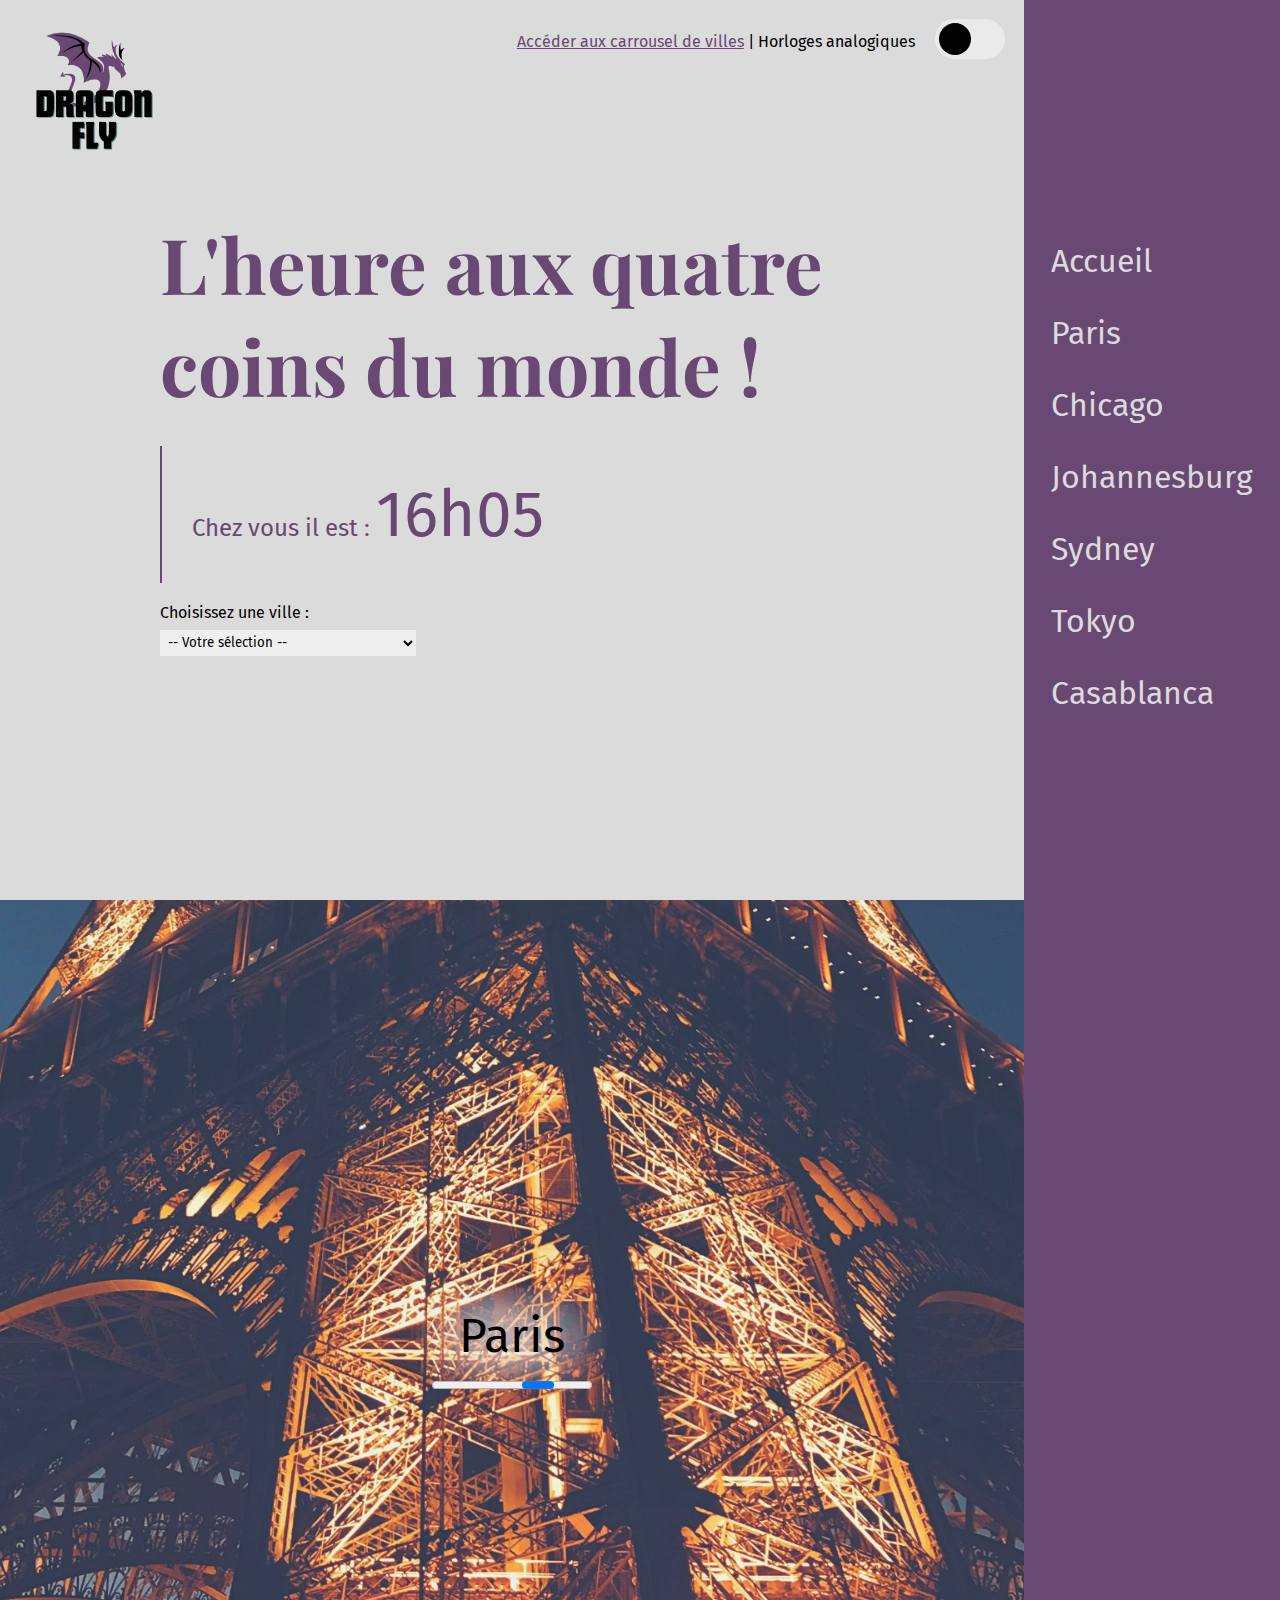
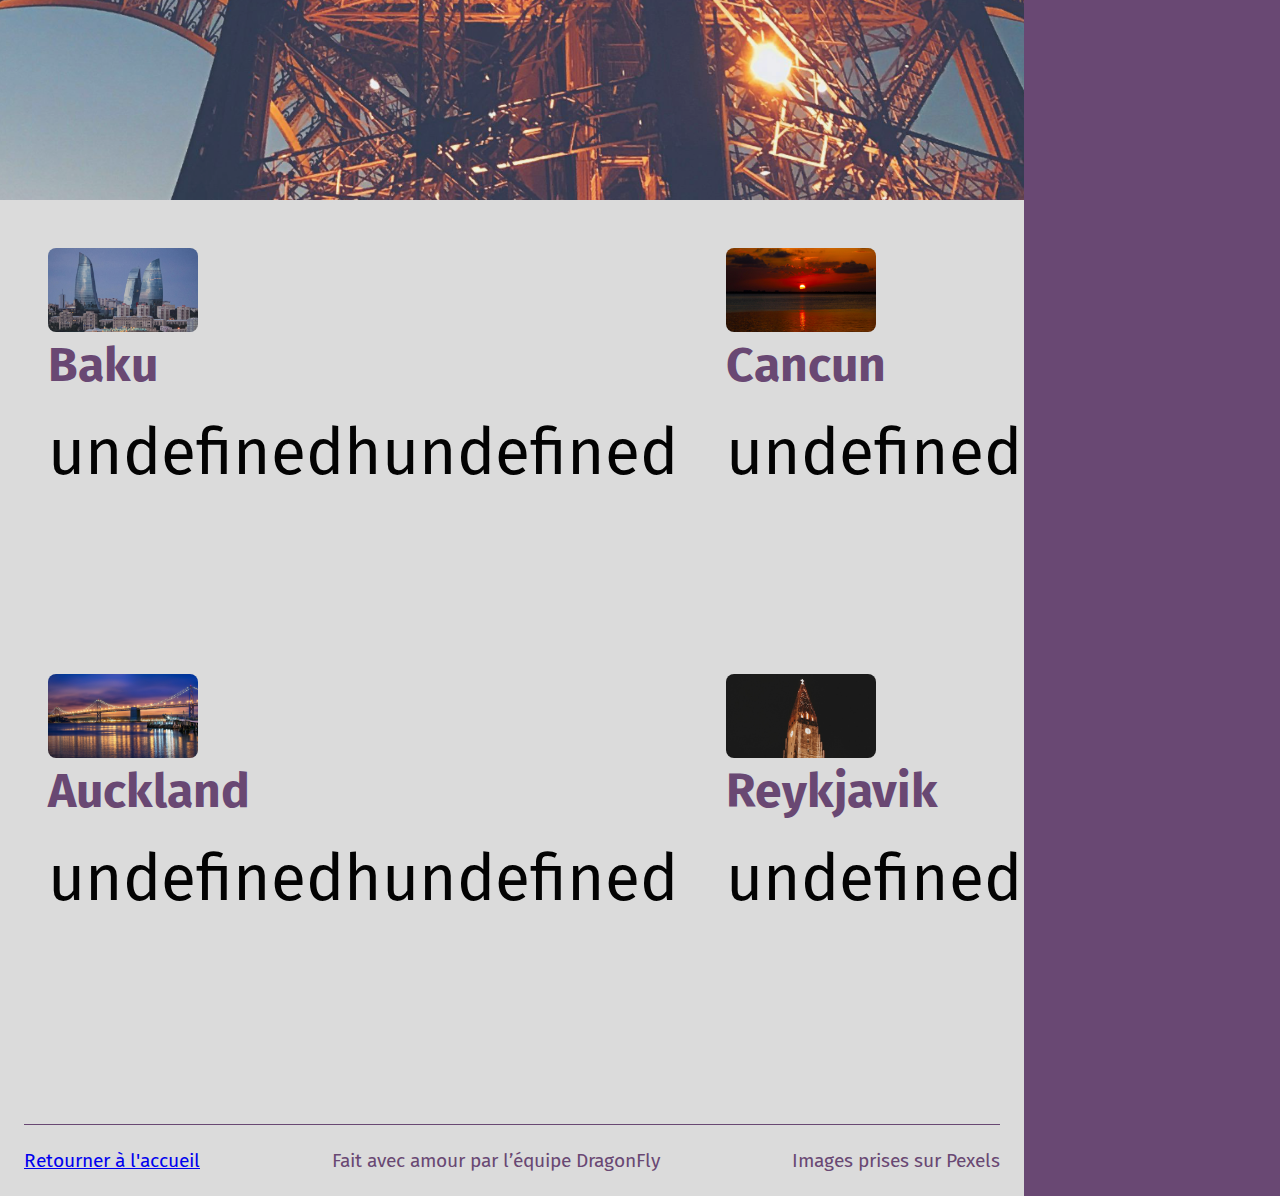
==== commit 8d3f95c6: "style nav and select" ====
--- a/landing/index.html
+++ b/landing/index.html
@@ -8,36 +8,45 @@
 		<meta name="description" content="Quelle heure est il aux quatres coins du monde ? Découvrez le en parcourant les différentes villes">
 	</head>
 	<body>
-
-		<header >
+		<header>
 			<nav class="navDesktop">
 			</nav>
 		</header>
 		<main>
-			<section id="accueil">
-				<img src="../assets/logo_jour.png" alt="Le logo des meilleurs" class="logo">
+			<div id="accueil">
+				<div class="flex-accueil">
+					<img src="../assets/logo_jour.png" alt="Le logo des meilleurs" class="logo">
+					<!-- Début bloc switch -->
+					<div class="horloge">
+						<p class="info"><a href="#caroussel">Accéder aux carrousel de villes</a> | Horloges analogiques </p>
+						<label class="switch">
+							<input type="checkbox" name="horlogerie">
+							<span></span>
+						</label>
+					</div>
+					<!-- Fin bloc switch -->
+				</div>
 				<article class="titleHome">
-					<label for="city-select">Choisissez une ville :</label>
-					<select name="select" id="city-select">
-						<option value="">--Please choose an option--</option>
-					</select>
-					<div class="result"></div>
 					<h1>L'heure aux quatre coins du monde !</h1>
 					<p class="intro">
 						Chez vous il est : 
 						<span class="time" id="userTimeZone"></span>
 					</p>
-					<p class="label">Horloges analogiques | <a href="#caroussel">Accéder aux carrousel de villes</a></p>
-					<label class="switch">
-						<input type="checkbox" name="horlogerie">
-						<span></span>
-					</label>
+					<!-- Début bloc select -->
+					<div class="selection-bar">
+						<label for="city-select">Choisissez une ville :</label>
+						<select name="select" id="city-select">
+							<option value="">-- Votre sélection --</option>
+						</select>
+						<p class="result"></p>
+					</div>
+					<!-- Fin bloc select -->
 				</article>
-			</section>
-			<section class="cities" id="caroussel">
-			</section>
-			<section class="minor">
-			</section>
+			</div>
+			<div class="cities" id="caroussel">
+			</div>
+			<div class="minor">
+			</div>
 			<footer>
 				<p><a href="#accueil">Retourner à l'accueil</a></p>
 				<p>Fait avec amour par l’équipe DragonFly</p>
@@ -46,4 +55,4 @@
 		</main>
 	<script src="main.js"></script>	
 	</body>
-</html>
+</html>--- a/landing/style.css
+++ b/landing/style.css
@@ -233,7 +233,7 @@
     font-family: var(--text-font);
     font-size: 2rem;
     font-weight: 400;
-    line-height: 3.5rem;
+    line-height: 4.5rem;
 }
 
 
@@ -268,7 +268,6 @@
 .logo {
     width: 15vw;
     height: auto;
-    margin-left: 15px;
     max-width: 150px;
 }
 
@@ -287,6 +286,18 @@
     }
 
 
+}
+
+.flex-accueil {
+    display: flex;
+    flex-direction: row;
+    justify-content: space-between;
+    margin: 1.2rem;
+}
+.horloge {
+    display: flex;
+    flex-direction: row;
+    gap:0 20px;
 }
 
 h1 {
@@ -310,13 +321,29 @@
     font-family: var(--text-font);
 }
 
-.label {
+.info {
     font-size: 1rem;
     margin: 0.8rem 0 0;
 }
 
-.label a {
+.info a {
     color: var(--primary-color);
+}
+
+select{
+    border-color: var(--primary-color);
+}
+
+.selection-bar {
+    display: flex;
+    flex-direction: column;
+    gap: 0.5rem;
+}
+
+#city-select {
+    width: 20vw;
+    padding: 0.25rem;
+    border-style: none;
 }
 
 
@@ -396,7 +423,6 @@
 
 /* Button by codeur.com*/
 .switch {
-    margin-top: 2rem;
 	display: inline-block;
 	position: relative;
 	width: 70px;
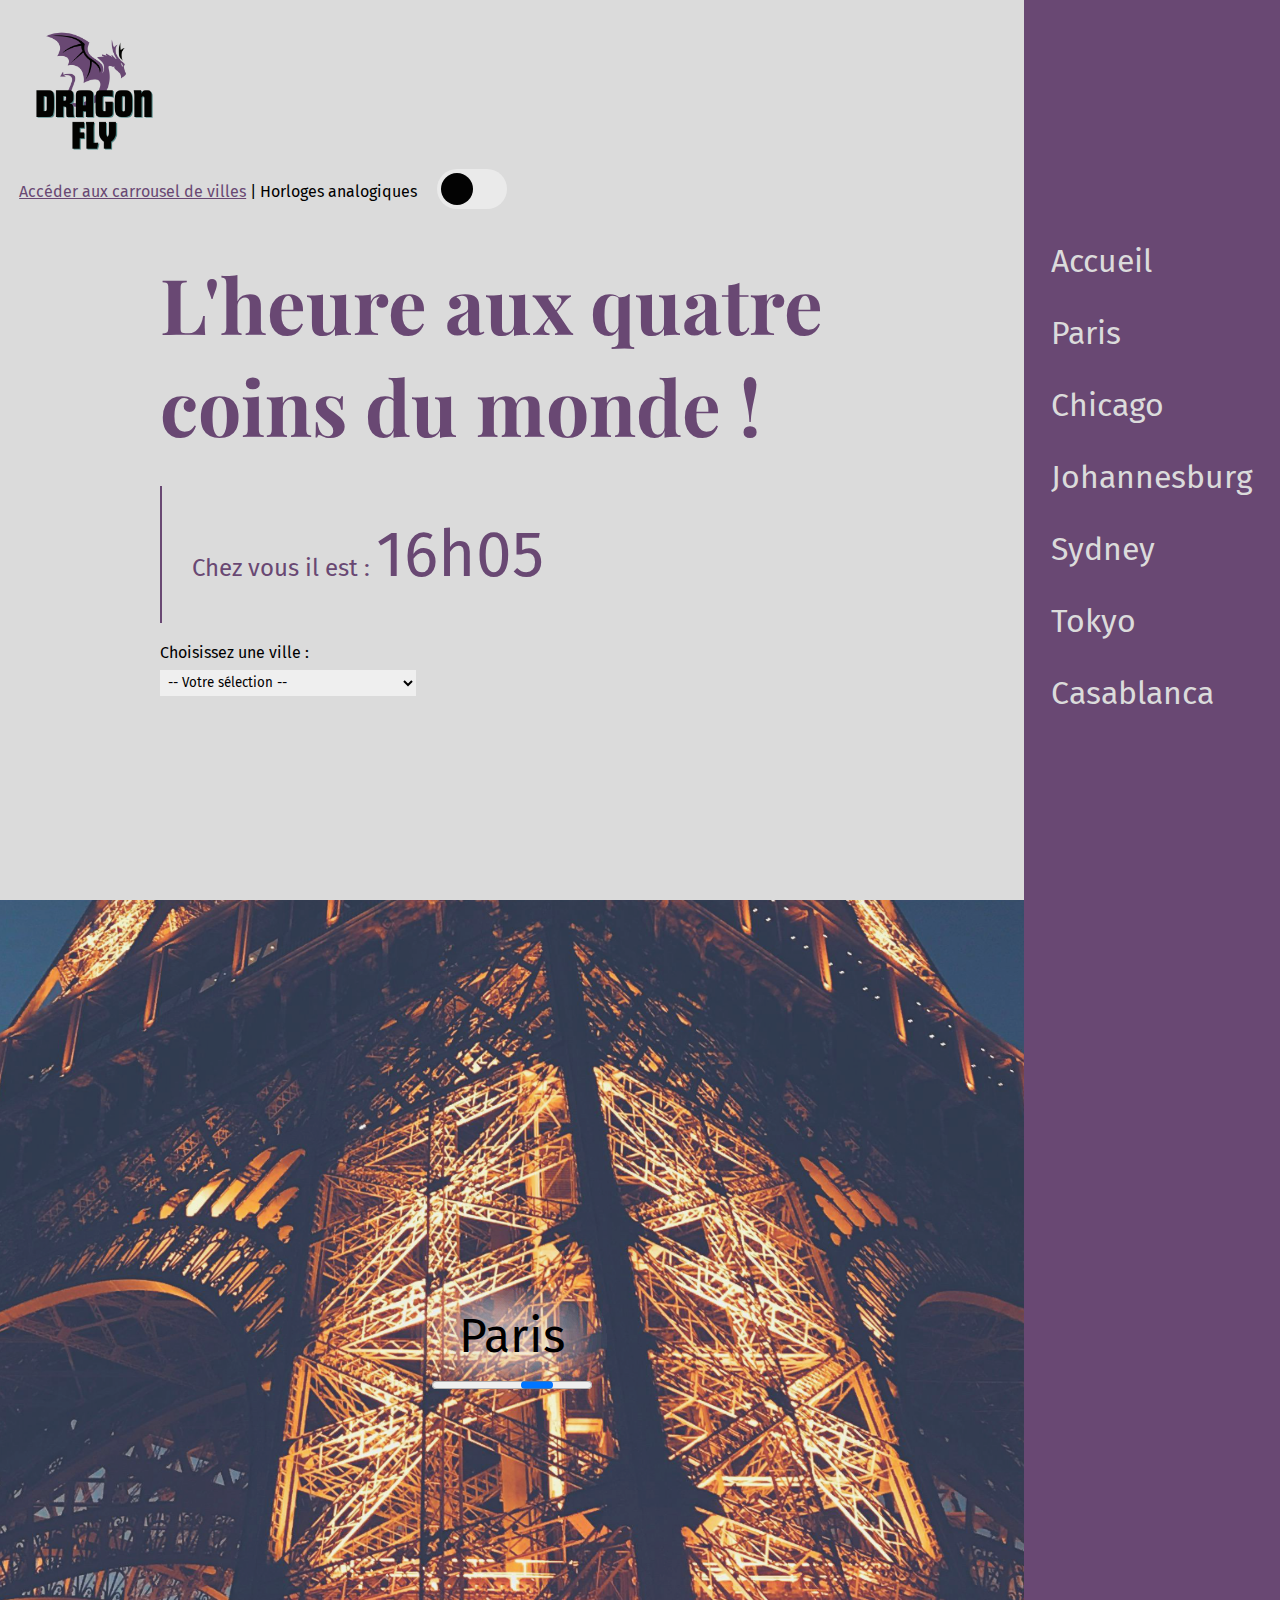
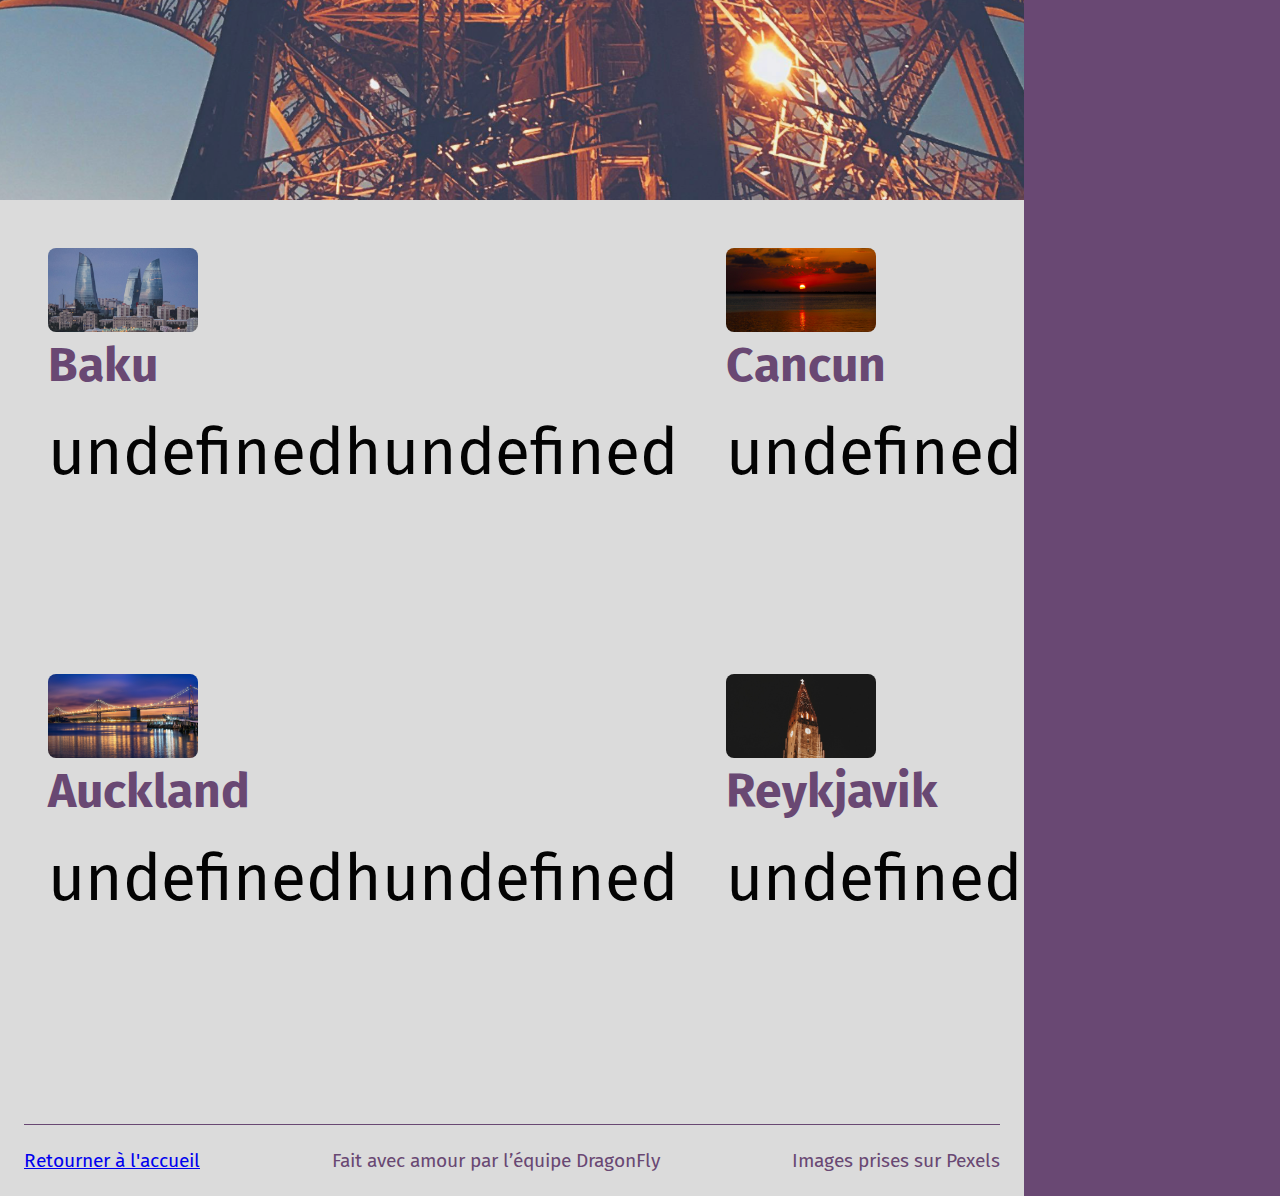
==== commit b31b3da9: "add meta for sharing" ====
--- a/landing/index.html
+++ b/landing/index.html
@@ -5,7 +5,11 @@
 		<meta name="viewport" content="width=device-width, initial-scale=1.0">
 		<link href="style.css" rel="stylesheet">
 		<title>DragonFly</title>
-		<meta name="description" content="Quelle heure est il aux quatres coins du monde ? Découvrez le en parcourant les différentes villes">
+		<meta name="title" property="og:title" content="DragonFly | L'heure aux quatres coins du monde">
+		<meta name="type" property="og:type" content="website">
+		<meta name="image" property="og:image" content="../assets/img-cover.png">
+		<meta name="url" property="og:url" content="https://vncpsq.github.io/DragonFly/landing/">
+		<meta name="description" property="og:description" content="Quelle heure est il aux quatres coins du monde ? Découvrez le en parcourant les différentes villes">
 	</head>
 	<body>
 		<header>
--- a/landing/style.css
+++ b/landing/style.css
@@ -285,15 +285,22 @@
     margin-left: 10rem;
     }
 
+    .flex-accueil {
+        display: flex;
+        flex-direction: row;
+        justify-content: space-between;
+        margin: 1.2rem;
+    }
+
 
 }
 
 .flex-accueil {
     display: flex;
-    flex-direction: row;
-    justify-content: space-between;
+    flex-direction: column;
     margin: 1.2rem;
 }
+
 .horloge {
     display: flex;
     flex-direction: row;
@@ -342,6 +349,7 @@
 
 #city-select {
     width: 20vw;
+    min-width: 10rem;
     padding: 0.25rem;
     border-style: none;
 }
